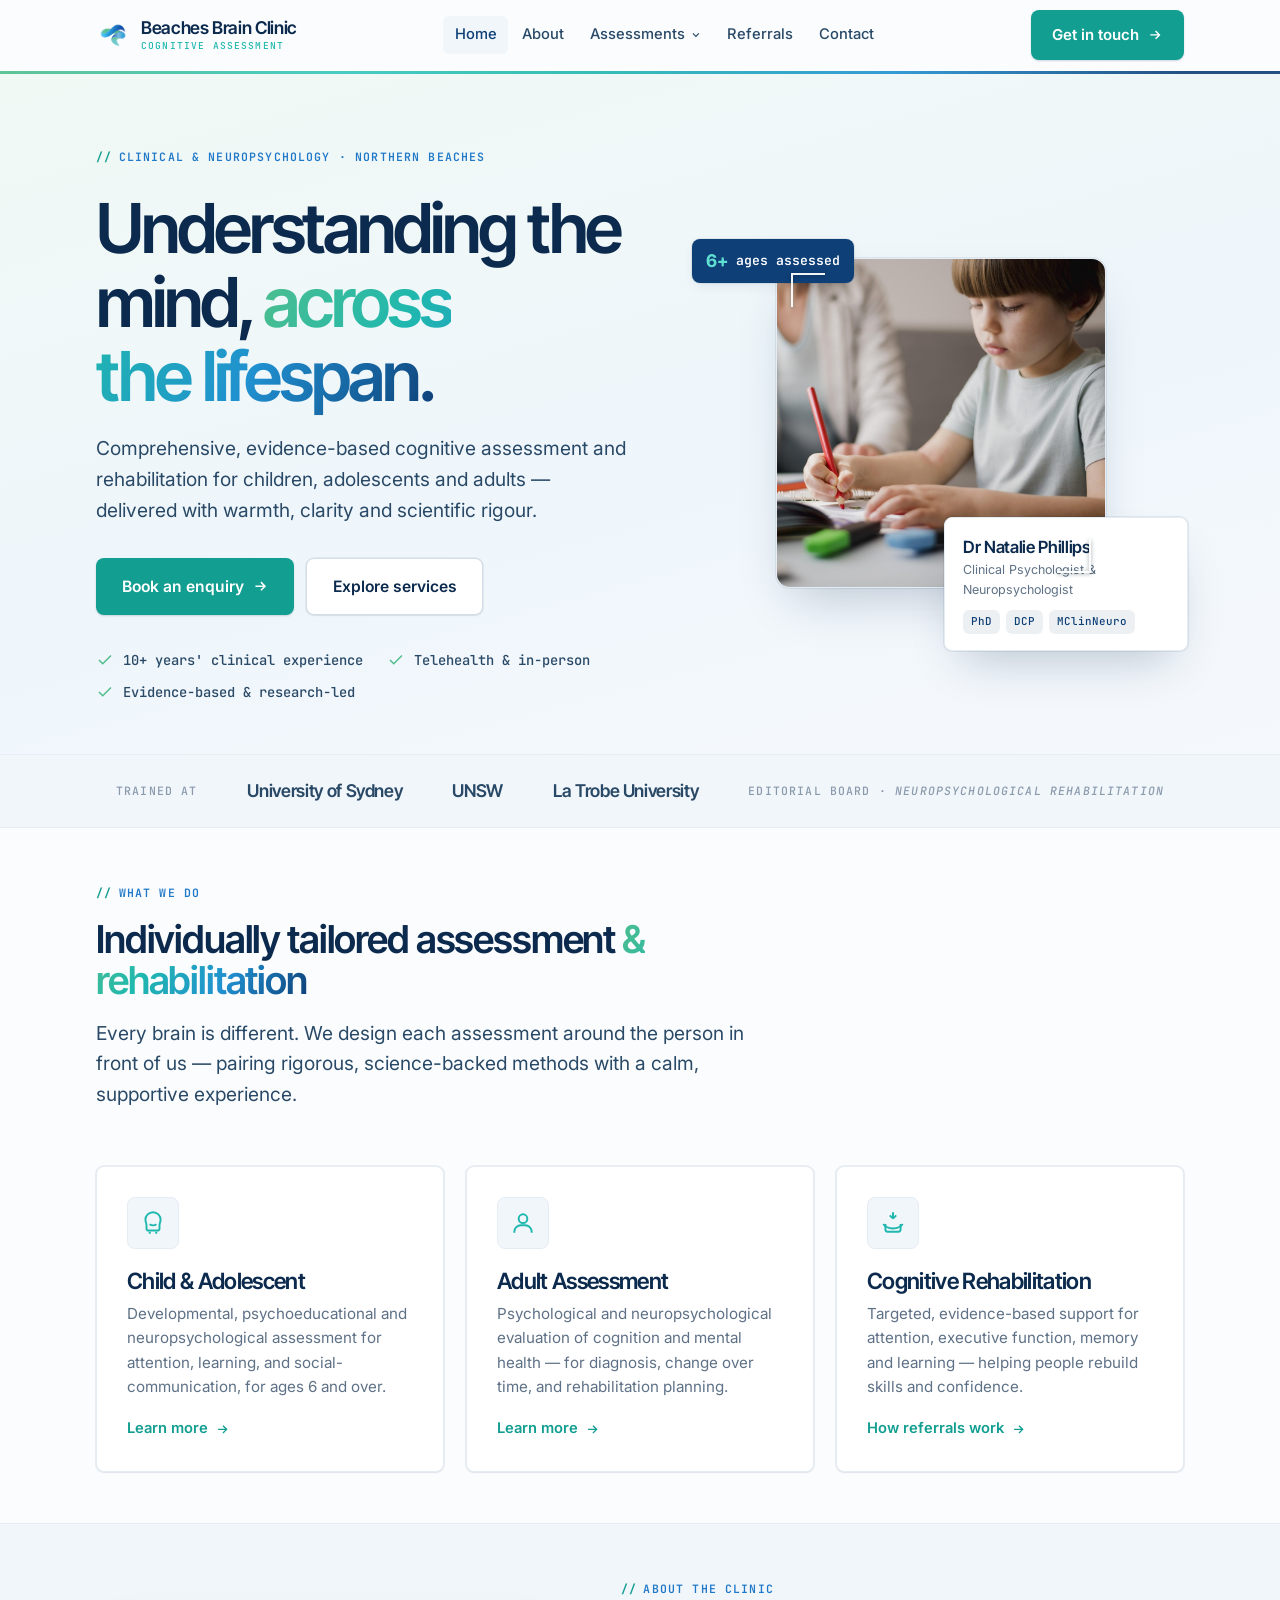
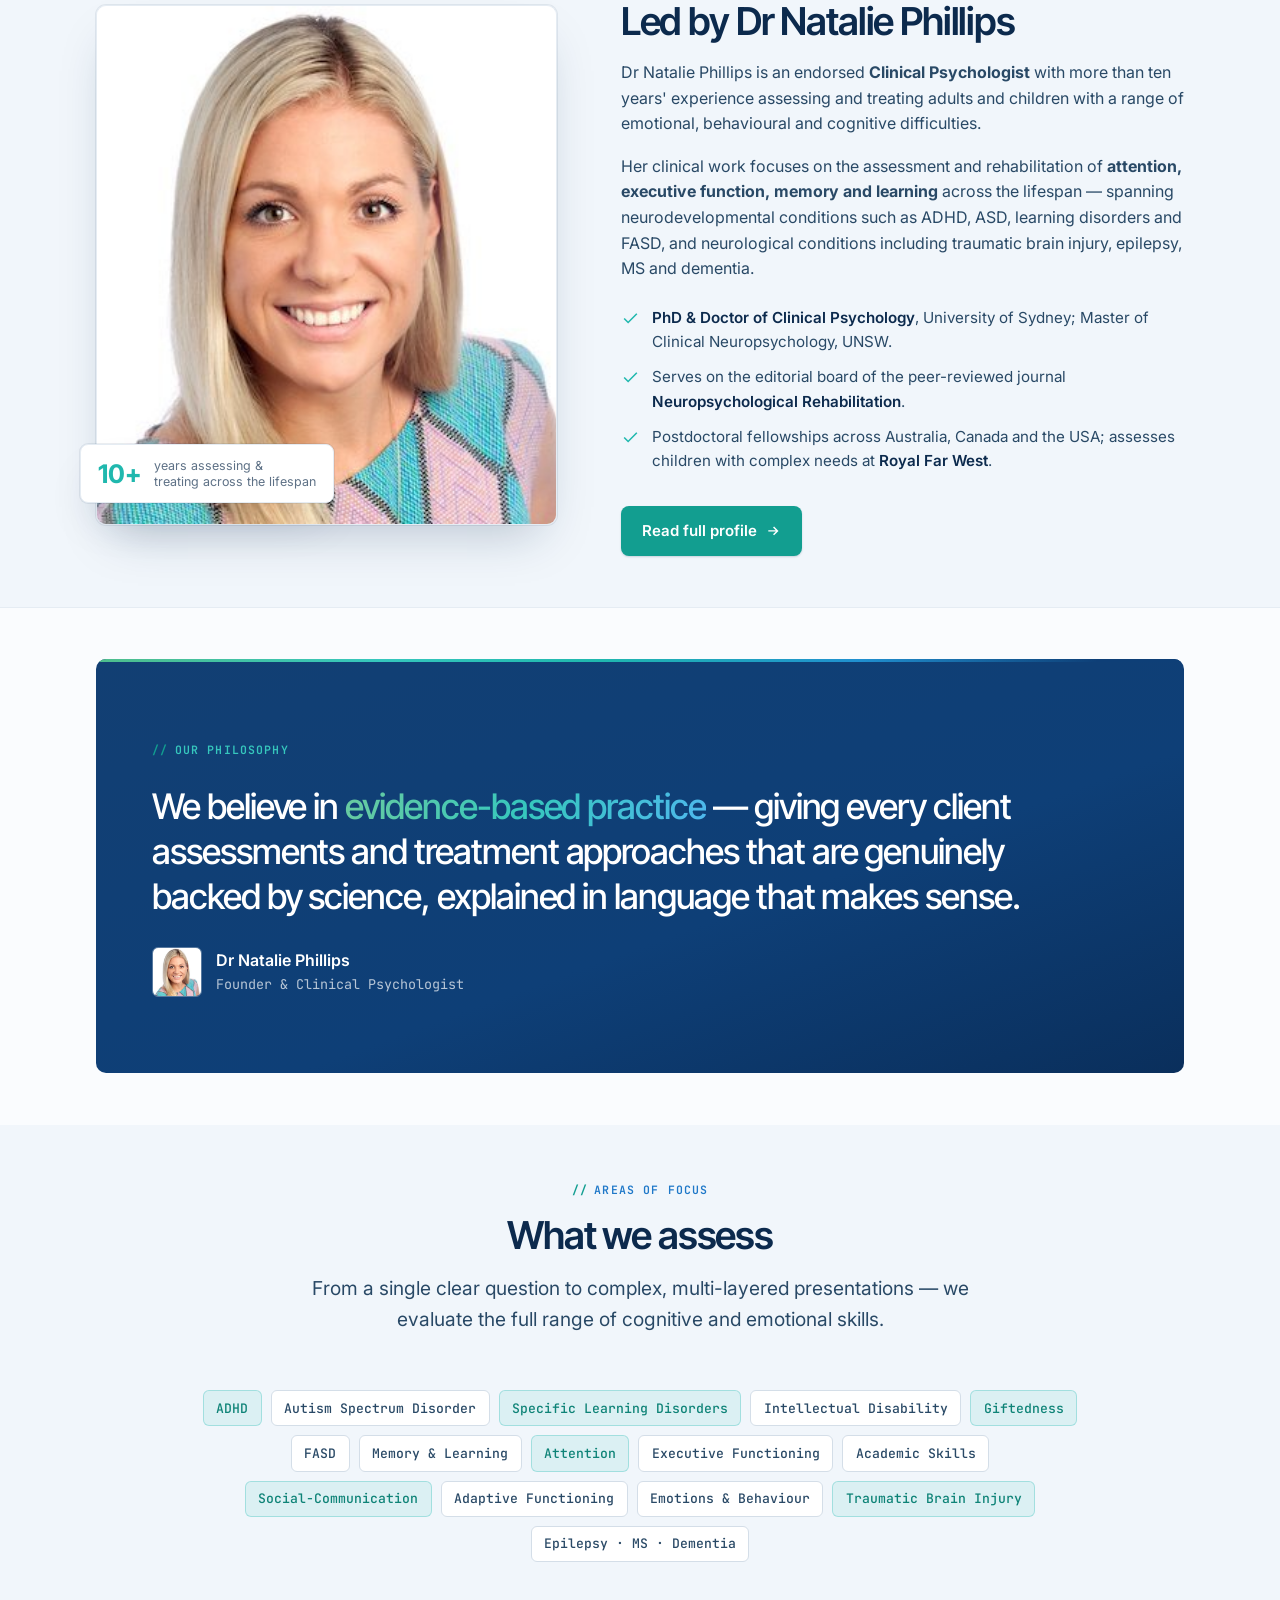
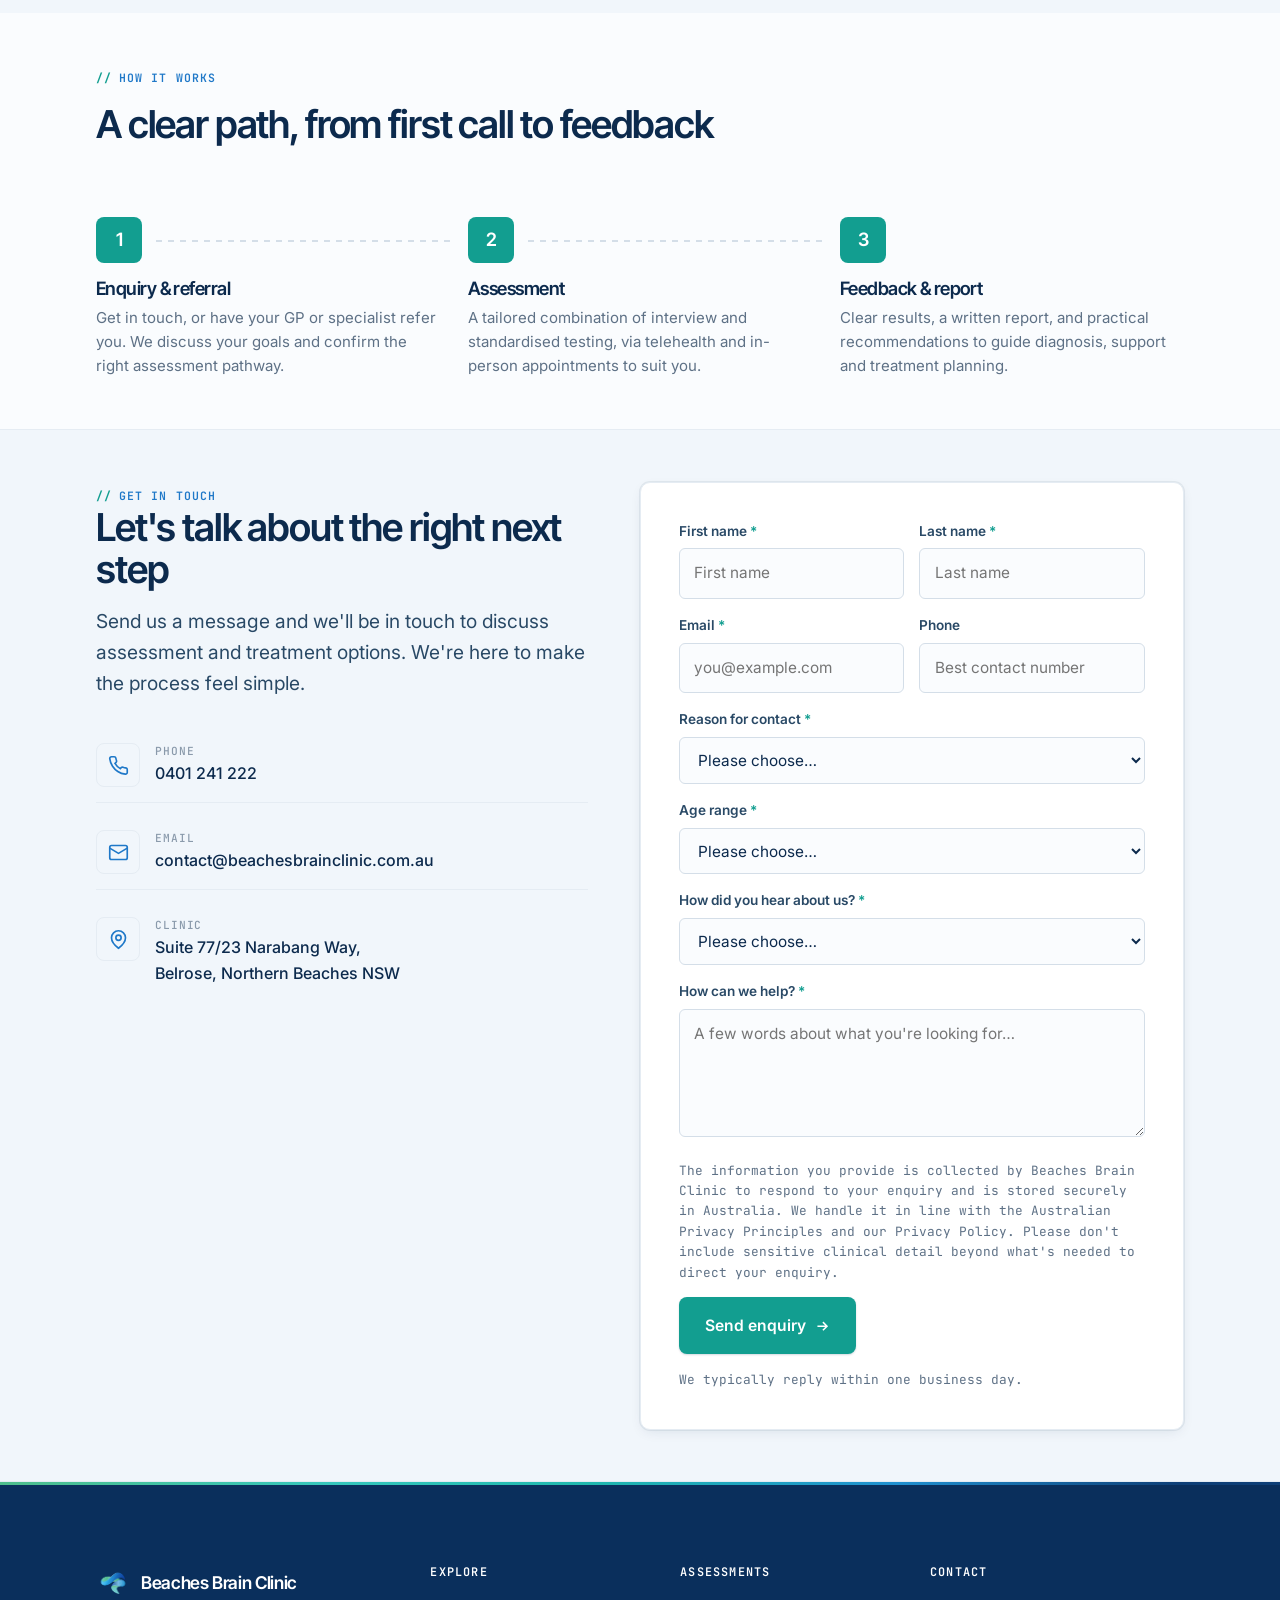
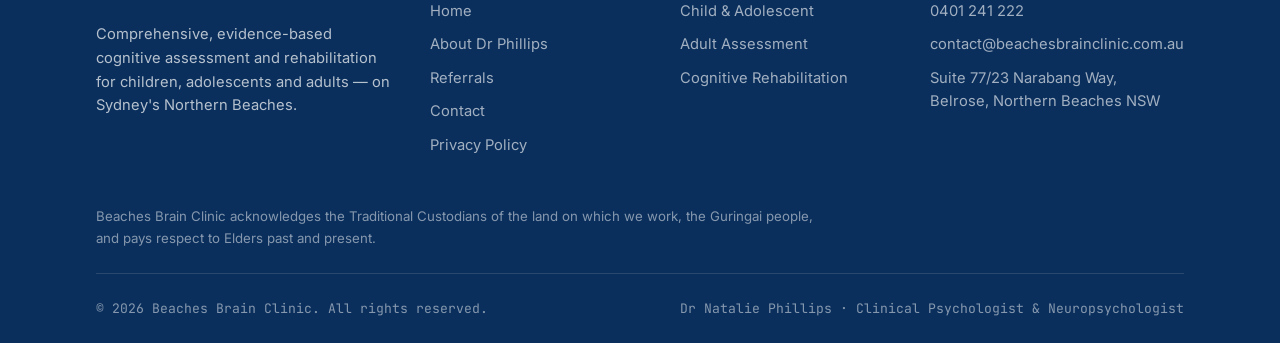
==== index.html @ a78f98e0 "Enable form pre-warm (owner approved after latency/cost review) One no-cors /health ping on first fo" ====
<!DOCTYPE html>
<html lang="en-AU">
<head>
  <meta charset="UTF-8" />
  <meta name="viewport" content="width=device-width, initial-scale=1.0" />
  <title>Beaches Brain Clinic | Cognitive Assessment &amp; Rehabilitation — Northern Beaches</title>
  <meta name="description" content="Evidence-based cognitive assessment and rehabilitation for children, adolescents and adults. Led by Dr Natalie Phillips, Clinical Psychologist & Neuropsychologist, Belrose, Northern Beaches." />
  <meta name="theme-color" content="#0C2A4D" />
  <link rel="canonical" href="https://beachesbrainclinic.com.au/" />

  <!-- Open Graph -->
  <meta property="og:type" content="website" />
  <meta property="og:title" content="Beaches Brain Clinic — Cognitive Assessment & Rehabilitation" />
  <meta property="og:description" content="Evidence-based assessment and rehabilitation for children, adolescents and adults, across the lifespan." />
  <meta property="og:image" content="assets/img/logo.png" />
  <meta property="og:locale" content="en_AU" />

  <!-- Icons -->
  <link rel="icon" href="assets/img/favicon.ico" sizes="any" />
  <link rel="icon" type="image/png" href="assets/img/favicon-32.png" sizes="32x32" />
  <link rel="apple-touch-icon" href="assets/img/apple-touch-icon.png" />

  <!-- Fonts -->
  <link rel="preconnect" href="https://fonts.googleapis.com" />
  <link rel="preconnect" href="https://fonts.gstatic.com" crossorigin />
  <link href="https://fonts.googleapis.com/css2?family=Fraunces:ital,opsz,wght@0,9..144,400;0,9..144,500;0,9..144,600;1,9..144,400;1,9..144,500&family=Inter:wght@400;500;600;700&display=swap" rel="stylesheet" />

  <link rel="stylesheet" href="assets/css/styles.css?v=20260612d" />

  <!-- Structured data -->
  <script type="application/ld+json">
  {
    "@context": "https://schema.org",
    "@type": "MedicalBusiness",
    "name": "Beaches Brain Clinic",
    "description": "Evidence-based cognitive assessment and rehabilitation for children, adolescents and adults.",
    "image": "https://beachesbrainclinic.com.au/assets/img/logo.png",
    "telephone": "+61401241222",
    "email": "contact@beachesbrainclinic.com.au",
    "url": "https://beachesbrainclinic.com.au/",
    "address": {
      "@type": "PostalAddress",
      "streetAddress": "Suite 77/23 Narabang Way",
      "addressLocality": "Belrose",
      "addressRegion": "NSW",
      "addressCountry": "AU"
    },
    "areaServed": "Northern Beaches, Sydney",
    "founder": { "@type": "Person", "name": "Dr Natalie Phillips" }
  }
  </script>
</head>
<body>

  <!-- ================= HEADER ================= -->
  <header class="site-header">
    <div class="wrap nav">
      <a class="brand" href="index.html" aria-label="Beaches Brain Clinic — home">
        <img src="assets/img/logo.png" alt="" width="38" height="38" />
        <span class="brand-name">Beaches Brain Clinic<span>Cognitive Assessment</span></span>
      </a>

      <nav class="nav-links" aria-label="Primary">
        <a href="index.html">Home</a>
        <a href="about.html">About</a>
        <div class="has-dropdown">
          <button type="button" aria-haspopup="true">Assessments
            <svg viewBox="0 0 24 24" fill="none" stroke="currentColor" stroke-width="2.4" aria-hidden="true"><path d="m6 9 6 6 6-6"/></svg>
          </button>
          <div class="dropdown" role="menu">
            <a href="child-assessment.html" role="menuitem"><strong>Child &amp; Adolescent</strong><small>Ages 6 and over</small></a>
            <a href="adult-assessment.html" role="menuitem"><strong>Adult Assessment</strong><small>Across the lifespan</small></a>
          </div>
        </div>
        <a href="referrals.html">Referrals</a>
        <a href="index.html#contact">Contact</a>
      </nav>

      <div class="nav-cta">
        <a class="btn btn-primary" href="index.html#contact">
          <span class="btn-text-desktop">Get in touch</span>
          <svg viewBox="0 0 24 24" fill="none" stroke="currentColor" stroke-width="2.2" aria-hidden="true"><path d="M5 12h14m-6-6 6 6-6 6"/></svg>
        </a>
        <button class="menu-toggle" aria-label="Open menu" aria-expanded="false">
          <svg viewBox="0 0 24 24" fill="none" stroke="currentColor" stroke-width="2.2" aria-hidden="true"><path d="M3 6h18M3 12h18M3 18h18"/></svg>
        </button>
      </div>
    </div>
  </header>

  <!-- ================= MOBILE NAV ================= -->
  <div class="mobile-nav" aria-label="Mobile">
    <div class="mobile-nav-top">
      <a class="brand" href="index.html">
        <img src="assets/img/logo.png" alt="" width="36" height="36" />
        <span class="brand-name">Beaches Brain Clinic</span>
      </a>
      <button class="menu-toggle mobile-nav-close" aria-label="Close menu">
        <svg viewBox="0 0 24 24" fill="none" stroke="currentColor" stroke-width="2.2" aria-hidden="true"><path d="M6 6l12 12M18 6 6 18"/></svg>
      </button>
    </div>
    <a href="index.html">Home</a>
    <a href="about.html">About Dr Phillips</a>
    <a href="child-assessment.html" class="sub">Child &amp; Adolescent Assessment</a>
    <a href="adult-assessment.html" class="sub">Adult Assessment</a>
    <a href="referrals.html">Referrals</a>
    <a href="index.html#contact">Contact</a>
    <a class="btn btn-primary" href="index.html#contact">Get in touch</a>
  </div>

  <main>

    <!-- ================= HERO ================= -->
    <section class="hero">
      <div class="aurora" aria-hidden="true"><span class="a1"></span><span class="a2"></span><span class="a3"></span></div>
      <div class="wrap hero-grid">
        <div class="hero-copy">
          <span class="eyebrow reveal">Clinical &amp; Neuropsychology · Northern Beaches</span>
          <h1 class="h-display reveal" data-d="1">Understanding the mind, <em class="grad-text">across the&nbsp;lifespan.</em></h1>
          <p class="lead reveal" data-d="2">Comprehensive, evidence-based cognitive assessment and rehabilitation for children, adolescents and adults — delivered with warmth, clarity and scientific rigour.</p>
          <div class="hero-actions reveal" data-d="2">
            <a class="btn btn-primary btn-lg" href="index.html#contact">Book an enquiry
              <svg viewBox="0 0 24 24" fill="none" stroke="currentColor" stroke-width="2.2" aria-hidden="true"><path d="M5 12h14m-6-6 6 6-6 6"/></svg>
            </a>
            <a class="btn btn-ghost btn-lg" href="#services">Explore services</a>
          </div>
          <ul class="hero-trust reveal" data-d="3">
            <li><svg viewBox="0 0 24 24" fill="none" stroke="currentColor" stroke-width="2" aria-hidden="true"><path d="M20 6 9 17l-5-5"/></svg> 10+ years' clinical experience</li>
            <li><svg viewBox="0 0 24 24" fill="none" stroke="currentColor" stroke-width="2" aria-hidden="true"><path d="M20 6 9 17l-5-5"/></svg> Telehealth &amp; in-person</li>
            <li><svg viewBox="0 0 24 24" fill="none" stroke="currentColor" stroke-width="2" aria-hidden="true"><path d="M20 6 9 17l-5-5"/></svg> Evidence-based &amp; research-led</li>
          </ul>
        </div>

        <div class="hero-visual reveal" data-d="2">
          <div class="medallion">
            <img src="assets/img/hero-child.jpg" alt="A child completing a cognitive assessment task with the clinician" width="340" height="340" />
          </div>
          <div class="glass-chip"><b>6+</b> ages assessed</div>
          <div class="glass-card">
            <div class="gc-name">Dr Natalie Phillips</div>
            <div class="gc-role">Clinical Psychologist &amp; Neuropsychologist</div>
            <div class="gc-creds"><span>PhD</span><span>DCP</span><span>MClinNeuro</span></div>
          </div>
        </div>
      </div>
    </section>

    <!-- ================= TRUST STRIP ================= -->
    <div class="trust-strip">
      <div class="wrap">
        <span class="tlabel">Trained at</span>
        <span class="titem">University of Sydney</span>
        <span class="titem">UNSW</span>
        <span class="titem">La Trobe University</span>
        <span class="tlabel">Editorial board · <em>Neuropsychological Rehabilitation</em></span>
      </div>
    </div>

    <!-- ================= SERVICES ================= -->
    <section class="section" id="services">
      <div class="wrap">
        <div class="section-head reveal">
          <span class="eyebrow">What we do</span>
          <h2 class="h2">Individually tailored assessment <span class="grad-text">&amp; rehabilitation</span></h2>
          <p class="lead">Every brain is different. We design each assessment around the person in front of us — pairing rigorous, science-backed methods with a calm, supportive experience.</p>
        </div>

        <div class="grid grid-3">
          <a class="card card-link reveal" href="child-assessment.html">
            <div class="card-icon" aria-hidden="true">
              <svg viewBox="0 0 24 24" fill="none" stroke="currentColor" stroke-width="1.8"><path d="M12 2a7 7 0 0 0-7 7c0 2 1 3 1 5v3a2 2 0 0 0 2 2h8a2 2 0 0 0 2-2v-3c0-2 1-3 1-5a7 7 0 0 0-7-7Z"/><path d="M9 22v-2m6 2v-2M9.5 9.5h.01M14.5 9.5h.01M9 13s1 1.2 3 1.2S15 13 15 13"/></svg>
            </div>
            <h3 class="h3">Child &amp; Adolescent</h3>
            <p>Developmental, psychoeducational and neuropsychological assessment for attention, learning, and social-communication, for ages 6 and over.</p>
            <span class="link-arrow">Learn more <svg viewBox="0 0 24 24" fill="none" stroke="currentColor" stroke-width="2.2" aria-hidden="true"><path d="M5 12h14m-6-6 6 6-6 6"/></svg></span>
          </a>

          <a class="card card-link reveal" data-d="1" href="adult-assessment.html">
            <div class="card-icon" aria-hidden="true">
              <svg viewBox="0 0 24 24" fill="none" stroke="currentColor" stroke-width="1.8"><circle cx="12" cy="8" r="4"/><path d="M4 21v-1a6 6 0 0 1 6-6h4a6 6 0 0 1 6 6v1"/></svg>
            </div>
            <h3 class="h3">Adult Assessment</h3>
            <p>Psychological and neuropsychological evaluation of cognition and mental health — for diagnosis, change over time, and rehabilitation planning.</p>
            <span class="link-arrow">Learn more <svg viewBox="0 0 24 24" fill="none" stroke="currentColor" stroke-width="2.2" aria-hidden="true"><path d="M5 12h14m-6-6 6 6-6 6"/></svg></span>
          </a>

          <a class="card card-link reveal" data-d="2" href="referrals.html">
            <div class="card-icon" aria-hidden="true">
              <svg viewBox="0 0 24 24" fill="none" stroke="currentColor" stroke-width="1.8"><path d="M12 2v6m0 0 3-3m-3 3L9 5"/><path d="M3 13c2 3 5 4 9 4s7-1 9-4"/><path d="M5 13v5a2 2 0 0 0 2 2h10a2 2 0 0 0 2-2v-5"/></svg>
            </div>
            <h3 class="h3">Cognitive Rehabilitation</h3>
            <p>Targeted, evidence-based support for attention, executive function, memory and learning — helping people rebuild skills and confidence.</p>
            <span class="link-arrow">How referrals work <svg viewBox="0 0 24 24" fill="none" stroke="currentColor" stroke-width="2.2" aria-hidden="true"><path d="M5 12h14m-6-6 6 6-6 6"/></svg></span>
          </a>
        </div>
      </div>
    </section>

    <!-- ================= ABOUT ================= -->
    <section class="section bg-warm" id="about">
      <div class="wrap about-grid">
        <div class="portrait reveal">
          <img src="assets/img/dr-natalie-phillips.jpg" alt="Dr Natalie Phillips, Clinical Psychologist and Neuropsychologist" width="520" height="520" />
          <div class="p-badge">
            <b>10+</b>
            <span>years assessing &amp;<br/>treating across the lifespan</span>
          </div>
        </div>
        <div class="reveal" data-d="1">
          <span class="eyebrow">About the clinic</span>
          <h2 class="h2">Led by Dr Natalie Phillips</h2>
          <div class="prose" style="margin-top:18px">
            <p>Dr Natalie Phillips is an endorsed <b>Clinical Psychologist</b> with more than ten years' experience assessing and treating adults and children with a range of emotional, behavioural and cognitive difficulties.</p>
            <p>Her clinical work focuses on the assessment and rehabilitation of <b>attention, executive function, memory and learning</b> across the lifespan — spanning neurodevelopmental conditions such as ADHD, ASD, learning disorders and FASD, and neurological conditions including traumatic brain injury, epilepsy, MS and dementia.</p>
          </div>
          <ul class="cred-list">
            <li><svg viewBox="0 0 24 24" fill="none" stroke="currentColor" stroke-width="2" aria-hidden="true"><path d="M20 6 9 17l-5-5"/></svg><span><b>PhD &amp; Doctor of Clinical Psychology</b>, University of Sydney; Master of Clinical Neuropsychology, UNSW.</span></li>
            <li><svg viewBox="0 0 24 24" fill="none" stroke="currentColor" stroke-width="2" aria-hidden="true"><path d="M20 6 9 17l-5-5"/></svg><span>Serves on the editorial board of the peer-reviewed journal <b>Neuropsychological Rehabilitation</b>.</span></li>
            <li><svg viewBox="0 0 24 24" fill="none" stroke="currentColor" stroke-width="2" aria-hidden="true"><path d="M20 6 9 17l-5-5"/></svg><span>Postdoctoral fellowships across Australia, Canada and the USA; assesses children with complex needs at <b>Royal Far West</b>.</span></li>
          </ul>
          <div class="hero-actions">
            <a class="btn btn-primary" href="about.html">Read full profile
              <svg viewBox="0 0 24 24" fill="none" stroke="currentColor" stroke-width="2.2" aria-hidden="true"><path d="M5 12h14m-6-6 6 6-6 6"/></svg>
            </a>
          </div>
        </div>
      </div>
    </section>

    <!-- ================= APPROACH BAND ================= -->
    <section class="section">
      <div class="wrap">
        <div class="band reveal">
          <div class="wrap">
            <span class="eyebrow" style="color:var(--teal-bright)">Our philosophy</span>
            <p class="band-quote" style="margin-top:22px">We believe in <span class="grad-text">evidence-based practice</span> — giving every client assessments and treatment approaches that are genuinely backed by science, explained in language that makes sense.</p>
            <div class="band-meta">
              <img src="assets/img/dr-natalie-phillips.jpg" alt="Dr Natalie Phillips" width="52" height="52" />
              <div>
                <div class="bm-name">Dr Natalie Phillips</div>
                <div class="bm-role">Founder &amp; Clinical Psychologist</div>
              </div>
            </div>
          </div>
        </div>
      </div>
    </section>

    <!-- ================= WHAT WE ASSESS ================= -->
    <section class="section bg-paper-2">
      <div class="wrap">
        <div class="section-head center reveal">
          <span class="eyebrow center">Areas of focus</span>
          <h2 class="h2">What we assess</h2>
          <p class="lead">From a single clear question to complex, multi-layered presentations — we evaluate the full range of cognitive and emotional skills.</p>
        </div>
        <div class="chips reveal" data-d="1" style="justify-content:center;max-width:880px;margin-inline:auto">
          <span class="chip solid">ADHD</span>
          <span class="chip">Autism Spectrum Disorder</span>
          <span class="chip solid">Specific Learning Disorders</span>
          <span class="chip">Intellectual Disability</span>
          <span class="chip solid">Giftedness</span>
          <span class="chip">FASD</span>
          <span class="chip">Memory &amp; Learning</span>
          <span class="chip solid">Attention</span>
          <span class="chip">Executive Functioning</span>
          <span class="chip">Academic Skills</span>
          <span class="chip solid">Social-Communication</span>
          <span class="chip">Adaptive Functioning</span>
          <span class="chip">Emotions &amp; Behaviour</span>
          <span class="chip solid">Traumatic Brain Injury</span>
          <span class="chip">Epilepsy · MS · Dementia</span>
        </div>
      </div>
    </section>

    <!-- ================= PROCESS ================= -->
    <section class="section">
      <div class="wrap">
        <div class="section-head reveal">
          <span class="eyebrow">How it works</span>
          <h2 class="h2">A clear path, from first call to feedback</h2>
        </div>
        <div class="steps">
          <div class="step reveal">
            <div class="step-num">1</div>
            <h3>Enquiry &amp; referral</h3>
            <p>Get in touch, or have your GP or specialist refer you. We discuss your goals and confirm the right assessment pathway.</p>
          </div>
          <div class="step reveal" data-d="1">
            <div class="step-num">2</div>
            <h3>Assessment</h3>
            <p>A tailored combination of interview and standardised testing, via telehealth and in-person appointments to suit you.</p>
          </div>
          <div class="step reveal" data-d="2">
            <div class="step-num">3</div>
            <h3>Feedback &amp; report</h3>
            <p>Clear results, a written report, and practical recommendations to guide diagnosis, support and treatment planning.</p>
          </div>
        </div>
      </div>
    </section>

    <!-- ================= CONTACT ================= -->
    <section class="section bg-warm" id="contact">
      <div class="wrap">
        <div class="contact-grid">
          <div class="reveal">
            <span class="eyebrow">Get in touch</span>
            <h2 class="h2">Let's talk about the right next step</h2>
            <p class="lead" style="margin-top:16px">Send us a message and we'll be in touch to discuss assessment and treatment options. We're here to make the process feel simple.</p>

            <div class="contact-info" style="margin-top:30px">
              <div class="info-row">
                <span class="ir-icon"><svg viewBox="0 0 24 24" fill="none" stroke="currentColor" stroke-width="1.9" aria-hidden="true"><path d="M22 16.9v3a2 2 0 0 1-2.2 2 19.8 19.8 0 0 1-8.6-3.1 19.5 19.5 0 0 1-6-6A19.8 19.8 0 0 1 2 4.2 2 2 0 0 1 4 2h3a2 2 0 0 1 2 1.7c.1.9.4 1.8.7 2.7a2 2 0 0 1-.5 2.1L8 9.6a16 16 0 0 0 6 6l1.1-1.1a2 2 0 0 1 2.1-.5c.9.3 1.8.6 2.7.7A2 2 0 0 1 22 16.9Z"/></svg></span>
                <div><div class="ir-label">Phone</div><a href="tel:+61401241222">0401 241 222</a></div>
              </div>
              <div class="info-row">
                <span class="ir-icon"><svg viewBox="0 0 24 24" fill="none" stroke="currentColor" stroke-width="1.9" aria-hidden="true"><rect x="2" y="4" width="20" height="16" rx="2"/><path d="m2 7 10 6 10-6"/></svg></span>
                <div><div class="ir-label">Email</div><a href="mailto:contact@beachesbrainclinic.com.au">contact@beachesbrainclinic.com.au</a></div>
              </div>
              <div class="info-row">
                <span class="ir-icon"><svg viewBox="0 0 24 24" fill="none" stroke="currentColor" stroke-width="1.9" aria-hidden="true"><path d="M20 10c0 6-8 12-8 12s-8-6-8-12a8 8 0 0 1 16 0Z"/><circle cx="12" cy="10" r="3"/></svg></span>
                <div><div class="ir-label">Clinic</div><p>Suite 77/23 Narabang Way,<br/>Belrose, Northern Beaches NSW</p></div>
              </div>
            </div>
          </div>

          <!-- Contact form — POSTs JSON to the Sydney inquiry handler (see assets/js/main.js) -->
          <form class="form-card inquiry-form reveal" data-d="1" novalidate>
            <div class="field-row">
              <div class="field">
                <label for="first_name">First name <span class="req">*</span></label>
                <input id="first_name" name="first_name" type="text" required autocomplete="given-name" placeholder="First name" />
              </div>
              <div class="field">
                <label for="last_name">Last name <span class="req">*</span></label>
                <input id="last_name" name="last_name" type="text" required autocomplete="family-name" placeholder="Last name" />
              </div>
            </div>
            <div class="field-row">
              <div class="field">
                <label for="email">Email <span class="req">*</span></label>
                <input id="email" name="email" type="email" required autocomplete="email" placeholder="you@example.com" />
              </div>
              <div class="field">
                <label for="phone">Phone</label>
                <input id="phone" name="phone" type="tel" autocomplete="tel" placeholder="Best contact number" />
              </div>
            </div>
            <div class="field">
              <label for="enquiry_type">Reason for contact <span class="req">*</span></label>
              <select id="enquiry_type" name="enquiry_type" required>
                <option value="" disabled selected>Please choose…</option>
                <option value="adhd_assessment">ADHD assessment</option>
                <option value="autism_assessment">Autism assessment</option>
                <option value="iq_learning_assessment">IQ/Learning assessment</option>
                <option value="memory_dementia_assessment">Memory and Dementia assessment</option>
                <option value="concussion_brain_injury_assessment">Concussion/brain injury assessment</option>
                <option value="neuropsychological_assessment">Neuropsychological assessment</option>
                <option value="ndis_capacity_building_assessment">NDIS Capacity building assessment</option>
              </select>
            </div>
            <div class="field">
              <label for="age_range">Age range <span class="req">*</span></label>
              <select id="age_range" name="age_range" required>
                <option value="" disabled selected>Please choose…</option>
                <option value="child_0_12">Child (0–12)</option>
                <option value="adolescent_13_18">Adolescent (13–18)</option>
                <option value="adult_19_plus">Adult (19+)</option>
              </select>
            </div>
            <div class="field">
              <label for="referral_source">How did you hear about us? <span class="req">*</span></label>
              <select id="referral_source" name="referral_source" required>
                <option value="" disabled selected>Please choose…</option>
                <option value="google_search">Google search</option>
                <option value="friend">Friend</option>
                <option value="gp">GP</option>
                <option value="other_health_professional">Other health professional</option>
                <option value="school">School</option>
              </select>
            </div>
            <div class="field">
              <label for="reason">How can we help? <span class="req">*</span></label>
              <textarea id="reason" name="reason" required placeholder="A few words about what you're looking for…"></textarea>
            </div>

            <!-- Honeypot: hidden from people, tempting to bots -->
            <input type="text" name="company" class="hp" tabindex="-1" autocomplete="off" aria-hidden="true" />

            <!-- APP 5 collection notice — placeholder copy, MUST be lawyer-reviewed before launch -->
            <p class="form-note" style="margin-bottom:14px">
              The information you provide is collected by Beaches Brain Clinic to respond to your
              enquiry and is stored securely in Australia. We handle it in line with the Australian
              Privacy Principles and our <a href="privacy.html">Privacy Policy</a>. Please don't
              include sensitive clinical detail beyond what's needed to direct your enquiry.
            </p>

            <div class="form-foot">
              <button type="submit" class="btn btn-primary btn-lg">Send enquiry
                <svg viewBox="0 0 24 24" fill="none" stroke="currentColor" stroke-width="2.2" aria-hidden="true"><path d="M5 12h14m-6-6 6 6-6 6"/></svg>
              </button>
              <span class="form-note">We typically reply within one business day.</span>
            </div>
            <div class="form-status" role="status" aria-live="polite"></div>
          </form>
        </div>
      </div>
    </section>

  </main>

  <!-- ================= FOOTER ================= -->
  <footer class="site-footer">
    <div class="wrap">
      <div class="footer-grid">
        <div class="footer-about">
          <a class="brand" href="index.html">
            <img src="assets/img/logo.png" alt="" width="40" height="40" />
            <span class="brand-name">Beaches Brain Clinic</span>
          </a>
          <p>Comprehensive, evidence-based cognitive assessment and rehabilitation for children, adolescents and adults — on Sydney's Northern Beaches.</p>
        </div>
        <div class="footer-col">
          <h4>Explore</h4>
          <a href="index.html">Home</a>
          <a href="about.html">About Dr Phillips</a>
          <a href="referrals.html">Referrals</a>
          <a href="index.html#contact">Contact</a>
          <a href="privacy.html">Privacy Policy</a>
        </div>
        <div class="footer-col">
          <h4>Assessments</h4>
          <a href="child-assessment.html">Child &amp; Adolescent</a>
          <a href="adult-assessment.html">Adult Assessment</a>
          <a href="index.html#services">Cognitive Rehabilitation</a>
        </div>
        <div class="footer-col">
          <h4>Contact</h4>
          <a href="tel:+61401241222">0401 241 222</a>
          <a href="mailto:contact@beachesbrainclinic.com.au">contact@beachesbrainclinic.com.au</a>
          <p>Suite 77/23 Narabang Way,<br/>Belrose, Northern Beaches NSW</p>
        </div>
      </div>
      <p class="ack">Beaches Brain Clinic acknowledges the Traditional Custodians of the land on which we work, the Guringai people, and pays respect to Elders past and present.</p>
      <div class="footer-bottom">
        <span>© <span class="js-year">2026</span> Beaches Brain Clinic. All rights reserved.</span>
        <span>Dr Natalie Phillips · Clinical Psychologist &amp; Neuropsychologist</span>
      </div>
    </div>
  </footer>

  <script src="assets/js/main.js?v=20260612d"></script>
</body>
</html>
---- assets/css/styles.css ----
/* =========================================================================
   Beaches Brain Clinic — Variant B: "COLUMN"
   Fintech / architectural-blueprint LAYOUT, recoloured to the original BRAND
   palette (green -> teal -> blue -> navy, shared with Variant A "Aurora").
   Keeps Column's identity: Inter Tight + JetBrains Mono, dotted blueprint grid,
   precise 8px geometry, flat solid buttons, mono technical labels.
   ========================================================================= */
@import url('https://fonts.googleapis.com/css2?family=Inter+Tight:wght@400;500;600;700&family=Inter:wght@400;500;600;700&family=JetBrains+Mono:wght@500;600&display=swap');

:root {
  /* Brand palette (shared with Aurora) */
  --green: #4FBE8C;
  --green-soft: #6BCB9F;
  --mint: #9FD9B6;
  --teal: #20B8AE;
  --teal-bright: #36C7BD;
  --sky: #4FB8EE;
  --blue: #2090D0;
  --blue-deep: #1F78C8;
  --navy: #0E3F77;
  --navy-deep: #0A2F5C;

  --ink: #0C2A4D;
  --ink-soft: #294966;
  --muted: #5E7186;
  --muted-light: #8A9AAB;

  /* Column role colours mapped onto the brand palette */
  --plum: #0E3F77;        /* dark brand surface — bands, footer, step 1 */
  --plum-2: #123F73;
  --action: #129E90;      /* primary CTA — deep brand teal (flat) */
  --action-2: #0E8377;
  --cyan: #1F78C8;        /* secondary accent — brand blue */
  --teal-note: #5FE0D2;   /* bright pop on dark surfaces */
  --moss: #4FBE8C;        /* brand green — success / checks */

  --line: #E5ECF3;
  --line-strong: #D4DEE8;
  --paper: #FAFCFE;
  --paper-2: #F1F6FB;
  --paper-warm: #F4F9F6;
  --card: #ffffff;

  --grad-brand: linear-gradient(118deg, var(--green) 0%, var(--teal) 30%, var(--blue) 64%, var(--navy) 100%);
  --grad-soft: linear-gradient(118deg, var(--green-soft), var(--teal-bright) 50%, var(--sky));
  --grad-horizon: linear-gradient(125deg, #4FBE8C, #36C7BD 26%, #20B8AE 46%, #2090D0 70%, #0E3F77 92%);
  --grad-ink: linear-gradient(160deg, #123F73 0%, #0E3F77 60%, #0A2F5C 100%);

  --font-display: "Inter Tight", -apple-system, BlinkMacSystemFont, "Segoe UI", sans-serif;
  --font-sans: "Inter", -apple-system, BlinkMacSystemFont, "Segoe UI", Roboto, Helvetica, Arial, sans-serif;
  --font-mono: "JetBrains Mono", ui-monospace, SFMono-Regular, Menlo, monospace;

  --r-sm: 6px;
  --r-md: 8px;
  --r-lg: 10px;
  --r-xl: 14px;
  --r-pill: 999px;
  --ring: 0 0 0 1px rgba(12,42,77,0.08);
  --shadow-sm: 0 0 0 1px rgba(12,42,77,0.06), 0 1px 2px rgba(12,42,77,0.06);
  --shadow-md: 0 0 0 1px rgba(12,42,77,0.07), 0 4px 14px -4px rgba(12,42,77,0.12);
  --shadow-lg: 0 0 0 1px rgba(12,42,77,0.08), 0 24px 48px -18px rgba(12,42,77,0.26);
  --shadow-glow: 0 28px 70px -26px rgba(32,144,208,0.4);

  --maxw: 1200px;
  --gutter: clamp(20px, 5vw, 56px);
  --section-y: clamp(29px, 4vw, 56px);

  --grid-dot: radial-gradient(rgba(14,63,119,0.10) 1px, transparent 1px);
}

*, *::before, *::after { box-sizing: border-box; }
* { margin: 0; }
html { -webkit-text-size-adjust: 100%; scroll-behavior: smooth; }
@media (prefers-reduced-motion: reduce) { html { scroll-behavior: auto; } }
body {
  font-family: var(--font-sans);
  color: var(--ink);
  background: var(--paper);
  line-height: 1.6;
  font-size: 1rem;
  -webkit-font-smoothing: antialiased;
  text-rendering: optimizeLegibility;
  overflow-x: hidden;
}
img, svg { display: block; max-width: 100%; }
a { color: inherit; text-decoration: none; }
button { font: inherit; cursor: pointer; }
ul { list-style: none; padding: 0; }
::selection { background: rgba(32,184,174,0.22); color: var(--ink); }
:focus-visible { outline: 2px solid var(--action); outline-offset: 3px; border-radius: 3px; }

/* Typography */
h1, h2, h3, h4 { font-family: var(--font-display); font-weight: 600; line-height: 1.08; letter-spacing: -0.03em; color: var(--ink); }
.h-display { font-size: clamp(2.6rem, 6vw, 4.3rem); font-weight: 600; letter-spacing: -0.045em; }
.h1 { font-size: clamp(2rem, 4.4vw, 3.1rem); }
.h2 { font-size: clamp(1.6rem, 3.2vw, 2.4rem); }
.h3 { font-size: clamp(1.18rem, 1.9vw, 1.4rem); font-weight: 600; }

.eyebrow {
  font-family: var(--font-mono); font-weight: 600; font-size: 0.72rem;
  letter-spacing: 0.1em; text-transform: uppercase; color: var(--blue-deep);
  display: inline-flex; align-items: center; gap: 0.55em;
}
.eyebrow::before { content: "//"; color: var(--action); font-weight: 700; }
.eyebrow.center { justify-content: center; }

.lead { font-size: clamp(1.02rem, 1.5vw, 1.2rem); color: var(--ink-soft); line-height: 1.6; }
.muted { color: var(--muted); }
.grad-text { background: var(--grad-brand); -webkit-background-clip: text; background-clip: text; color: transparent; font-style: normal; }
em.grad-text, .grad-text em { font-style: normal; }

/* Layout */
.wrap { width: 100%; max-width: var(--maxw); margin-inline: auto; padding-inline: var(--gutter); }
.section { padding-block: var(--section-y); position: relative; }
.section-head { max-width: 680px; margin-bottom: clamp(32px, 5vw, 56px); }
.section-head.center { margin-inline: auto; text-align: center; }
.section-head .lead { margin-top: 16px; }
.section-head h2 { margin-top: 14px; }
.bg-paper-2 { background: var(--paper-2); }
.bg-warm { background: var(--paper-2); border-block: 1px solid var(--line); }

/* Buttons */
.btn {
  display: inline-flex; align-items: center; justify-content: center; gap: 0.5em;
  font-weight: 600; font-size: 0.94rem; padding: 0.8em 1.35em; border-radius: var(--r-md);
  border: 1px solid transparent; transition: transform 0.2s, box-shadow 0.2s, background 0.2s, color 0.2s, border-color 0.2s; white-space: nowrap;
}
.btn svg { width: 1.05em; height: 1.05em; }
.btn-primary { color: #fff; background: var(--action); box-shadow: 0 1px 2px rgba(12,42,77,0.18); }
.btn-primary:hover { background: var(--action-2); transform: translateY(-1px); box-shadow: 0 8px 18px -6px rgba(18,158,144,0.5); }
.btn-ghost { color: var(--ink); background: #fff; border-color: var(--line-strong); box-shadow: var(--shadow-sm); }
.btn-ghost:hover { border-color: var(--navy); transform: translateY(-1px); }
.btn-light { color: var(--navy); background: #fff; box-shadow: var(--shadow-sm); }
.btn-light:hover { transform: translateY(-1px); box-shadow: var(--shadow-md); }
.btn-outline-light { color: #fff; border-color: rgba(255,255,255,0.45); background: rgba(255,255,255,0.06); }
.btn-outline-light:hover { background: rgba(255,255,255,0.14); transform: translateY(-1px); }
.btn-lg { padding: 0.95em 1.6em; font-size: 0.98rem; }
.link-arrow { display: inline-flex; align-items: center; gap: 0.45em; font-weight: 600; font-size: 0.92rem; color: var(--action); transition: gap 0.2s, color 0.2s; }
.link-arrow svg { width: 1em; height: 1em; transition: transform 0.2s; }
.link-arrow:hover { color: var(--action-2); }
.link-arrow:hover svg { transform: translateX(4px); }

/* Header */
.site-header { position: sticky; top: 0; z-index: 100; transition: background 0.3s, box-shadow 0.3s, border-color 0.3s; border-bottom: 1px solid transparent; }
.site-header.scrolled { background: rgba(255,255,255,0.9); backdrop-filter: saturate(150%) blur(12px); -webkit-backdrop-filter: saturate(150%) blur(12px); border-bottom-color: var(--line); }
.nav { display: flex; align-items: center; justify-content: space-between; gap: 24px; height: 70px; }
.brand { display: inline-flex; align-items: center; gap: 11px; font-weight: 700; }
.brand img { width: 34px; height: 34px; }
.brand .brand-name { font-family: var(--font-display); font-weight: 600; font-size: 1.1rem; color: var(--ink); line-height: 1.05; letter-spacing: -0.02em; }
.brand .brand-name span { display: block; font-family: var(--font-mono); font-size: 0.6rem; font-weight: 500; letter-spacing: 0.12em; text-transform: uppercase; color: var(--teal); margin-top: 3px; }
.nav-links { display: flex; align-items: center; gap: 2px; }
.nav-links a { font-size: 0.92rem; font-weight: 500; color: var(--ink-soft); padding: 0.5em 0.8em; border-radius: var(--r-sm); transition: color 0.2s, background 0.2s; }
.nav-links a:hover, .nav-links a.active { color: var(--navy); background: var(--paper-2); }
.nav-cta { display: flex; align-items: center; gap: 10px; }
.has-dropdown { position: relative; }
.has-dropdown > button { display: inline-flex; align-items: center; gap: 0.35em; font-size: 0.92rem; font-weight: 500; color: var(--ink-soft); background: none; border: none; padding: 0.5em 0.8em; border-radius: var(--r-sm); transition: color 0.2s, background 0.2s; }
.has-dropdown > button svg { width: 0.8em; height: 0.8em; transition: transform 0.2s; }
.has-dropdown:hover > button { color: var(--navy); background: var(--paper-2); }
.has-dropdown:hover > button svg { transform: rotate(180deg); }
.dropdown { position: absolute; top: calc(100% + 8px); left: 50%; transform: translateX(-50%) translateY(8px); background: #fff; border: 1px solid var(--line); border-radius: var(--r-md); box-shadow: var(--shadow-lg); padding: 6px; min-width: 230px; opacity: 0; visibility: hidden; transition: opacity 0.2s, transform 0.2s; }
.dropdown::before { content: ""; position: absolute; left: 0; right: 0; top: -14px; height: 14px; }
.has-dropdown:hover .dropdown, .has-dropdown:focus-within .dropdown { opacity: 1; visibility: visible; transform: translateX(-50%) translateY(0); }
.dropdown a { display: block; padding: 0.65em 0.8em; border-radius: var(--r-sm); font-size: 0.9rem; color: var(--ink-soft); }
.dropdown a strong { display: block; color: var(--ink); font-weight: 600; }
.dropdown a small { color: var(--muted); font-size: 0.78rem; font-family: var(--font-mono); }
.dropdown a:hover { background: var(--paper-2); }
.menu-toggle { display: none; background: #fff; border: 1px solid var(--line-strong); border-radius: var(--r-sm); width: 42px; height: 42px; align-items: center; justify-content: center; color: var(--ink); }
.menu-toggle svg { width: 22px; height: 22px; }

/* Mobile nav (only ever visible at the mobile breakpoint) */
.mobile-nav { position: fixed; inset: 0; z-index: 200; background: linear-gradient(170deg, #f6faf8 0%, #fff 38%); transform: translateX(100%); transition: transform 0.34s cubic-bezier(.2,.8,.2,1); display: flex; flex-direction: column; padding: 16px var(--gutter) 32px; overflow-y: auto; }
.mobile-nav.open { transform: translateX(0); }
.mobile-nav-top { display: flex; align-items: center; justify-content: space-between; height: 54px; margin-bottom: 10px; order: -1; }
.mobile-nav::before { content: "// MENU"; font-family: var(--font-mono); font-weight: 600; font-size: 0.68rem; letter-spacing: 0.14em; color: var(--teal); margin: 18px 0 6px; }
/* Direct children only — the brand link in the top row must NOT pick these up. */
.mobile-nav > a { display: flex; align-items: center; justify-content: space-between; font-family: var(--font-display); font-size: 1.32rem; font-weight: 600; padding: 0.62em 2px; border-bottom: 1px solid var(--line); color: var(--ink); letter-spacing: -0.02em; transition: color 0.2s, padding-left 0.2s; }
.mobile-nav > a::after { content: "→"; font-family: var(--font-mono); font-size: 0.85em; color: var(--line-strong); transition: color 0.2s, transform 0.2s; }
.mobile-nav > a:active { color: var(--action); }
.mobile-nav > a:active::after { color: var(--action); transform: translateX(3px); }
.mobile-nav > a.sub { font-family: var(--font-sans); font-size: 0.98rem; font-weight: 500; padding-left: 16px; color: var(--ink-soft); }
.mobile-nav > a.sub::after { content: "→"; font-size: 0.8em; }
.mobile-nav > a.btn { margin-top: 28px; border-bottom: none; justify-content: center; gap: 0.5em; font-family: var(--font-sans); font-size: 1rem; font-weight: 600; color: #fff; padding: 1em 1.6em; }
.mobile-nav > a.btn::after { display: none; }

/* Hero — blueprint */
.hero { position: relative; padding-top: clamp(36px, 6vw, 72px); padding-bottom: var(--section-y); overflow: hidden; background: linear-gradient(165deg, #f1f9f5 0%, #eef6fb 50%, #f5f8fc 100%); }
.hero::after { content: ""; position: absolute; left: 0; right: 0; top: 0; height: 3px; background: var(--grad-horizon); opacity: 0.9; }
.aurora { position: absolute; inset: 0; z-index: -1; pointer-events: none; overflow: hidden; }
.aurora span { position: absolute; border-radius: 50%; filter: blur(90px); opacity: 0.18; }
.aurora .a1 { width: 40vw; height: 40vw; left: -8vw; top: -6vw; background: radial-gradient(circle, var(--teal), transparent 65%); }
.aurora .a2 { width: 42vw; height: 42vw; right: -10vw; top: -4vw; background: radial-gradient(circle, var(--blue), transparent 62%); }
.aurora .a3 { display: none; }
.hero-grid { display: grid; grid-template-columns: 1.05fr 0.95fr; gap: clamp(30px, 5vw, 64px); align-items: center; }
.hero-copy { max-width: 620px; }
.hero h1 { margin: 22px 0 0; }
.hero .lead { margin-top: 20px; max-width: 540px; }
.hero-actions { display: flex; flex-wrap: wrap; gap: 12px; margin-top: 32px; }
.hero-trust { display: flex; flex-wrap: wrap; gap: 10px 24px; margin-top: 34px; }
.hero-trust li { display: flex; align-items: center; gap: 9px; font-size: 0.86rem; font-weight: 500; color: var(--ink-soft); font-family: var(--font-mono); }
.hero-trust svg { width: 18px; height: 18px; color: var(--moss); flex: none; }

.hero-visual { position: relative; display: flex; justify-content: center; align-items: center; min-height: 400px; }
.medallion { position: relative; width: clamp(240px, 30vw, 330px); aspect-ratio: 1; border-radius: var(--r-xl); background: #fff; overflow: hidden; display: grid; place-items: center; box-shadow: var(--shadow-lg); border: 1px solid var(--line); animation: floaty 7s ease-in-out infinite; }
.medallion::before { content: ""; position: absolute; left: 14px; top: 14px; width: 34px; height: 34px; border-left: 2px solid rgba(255,255,255,0.95); border-top: 2px solid rgba(255,255,255,0.95); z-index: 1; filter: drop-shadow(0 1px 2px rgba(2,24,33,0.45)); }
.medallion::after { content: ""; position: absolute; right: 14px; bottom: 14px; width: 34px; height: 34px; border-right: 2px solid rgba(255,255,255,0.95); border-bottom: 2px solid rgba(255,255,255,0.95); z-index: 1; filter: drop-shadow(0 1px 2px rgba(2,24,33,0.45)); }
.medallion img { width: 100%; height: 100%; object-fit: cover; }
@keyframes floaty { 0%,100%{transform:translateY(0)} 50%{transform:translateY(-10px)} }
.glass-card { position: absolute; bottom: -28px; right: -4px; background: #fff; border: 1px solid var(--line); border-radius: var(--r-md); padding: 16px 18px; box-shadow: var(--shadow-lg); max-width: 244px; animation: floaty 7s ease-in-out infinite 0.6s; }
.glass-card .gc-name { font-family: var(--font-display); font-weight: 600; font-size: 1.05rem; color: var(--ink); letter-spacing: -0.02em; }
.glass-card .gc-role { font-size: 0.78rem; color: var(--muted); margin-bottom: 10px; }
.glass-card .gc-creds { display: flex; flex-wrap: wrap; gap: 6px; }
.glass-card .gc-creds span { font-family: var(--font-mono); font-size: 0.68rem; font-weight: 500; color: var(--navy); background: rgba(12,42,77,0.07); padding: 3px 8px; border-radius: var(--r-sm); }
.glass-chip { position: absolute; top: 16px; left: -6px; background: var(--navy); color: #fff; border-radius: var(--r-md); padding: 8px 14px; box-shadow: var(--shadow-md); display: flex; align-items: center; gap: 8px; font-weight: 600; font-size: 0.82rem; font-family: var(--font-mono); animation: floaty 6.5s ease-in-out infinite 0.3s; }
.glass-chip b { font-family: var(--font-display); font-size: 1.1rem; color: var(--teal-note); }

/* Trust strip */
.trust-strip { border-block: 1px solid var(--line); background: var(--paper-2); }
.trust-strip .wrap { display: flex; flex-wrap: wrap; align-items: center; justify-content: center; gap: 12px clamp(20px, 5vw, 50px); padding-block: 22px; }
.trust-strip .tlabel { font-family: var(--font-mono); font-size: 0.72rem; font-weight: 500; letter-spacing: 0.1em; text-transform: uppercase; color: var(--muted-light); }
.trust-strip .titem { font-family: var(--font-display); font-weight: 600; font-size: clamp(0.95rem, 1.4vw, 1.1rem); color: var(--ink-soft); letter-spacing: -0.02em; }

/* Cards */
.grid { display: grid; gap: clamp(16px, 2.2vw, 22px); }
.grid-3 { grid-template-columns: repeat(3, 1fr); }
.grid-2 { grid-template-columns: repeat(2, 1fr); }
.card { background: var(--card); border: 1px solid var(--line); border-radius: var(--r-md); padding: clamp(22px, 2.8vw, 30px); box-shadow: var(--shadow-sm); transition: transform 0.25s, box-shadow 0.25s, border-color 0.25s; position: relative; overflow: hidden; }
.card::before { content: ""; position: absolute; left: 0; top: 0; height: 3px; width: 100%; background: var(--grad-horizon); opacity: 0; transition: opacity 0.25s; }
.card-link:hover { transform: translateY(-4px); box-shadow: var(--shadow-md); border-color: var(--line-strong); }
.card-link:hover::before { opacity: 1; }
.card-icon { width: 52px; height: 52px; border-radius: var(--r-md); display: grid; place-items: center; background: var(--paper-2); border: 1px solid var(--line); color: var(--teal); margin-bottom: 20px; }
.card-icon svg { width: 26px; height: 26px; }
.card h3 { margin-bottom: 9px; }
.card p { color: var(--muted); font-size: 0.95rem; }
.card .link-arrow { margin-top: 18px; }
.card-num { position: absolute; top: 20px; right: 24px; font-family: var(--font-mono); font-size: 1.4rem; font-weight: 600; color: var(--line-strong); line-height: 1; }

/* About */
.about-grid { display: grid; grid-template-columns: 0.9fr 1.1fr; gap: clamp(32px, 5vw, 68px); align-items: center; }
.portrait { position: relative; }
.portrait img { width: 100%; border-radius: var(--r-lg); box-shadow: var(--shadow-lg); aspect-ratio: 1; object-fit: cover; object-position: top; border: 1px solid var(--line); }
.portrait::after { content: ""; position: absolute; inset: -16px -16px auto auto; width: 110px; height: 110px; border-right: 2px solid var(--teal); border-top: 2px solid var(--teal); border-radius: 0 var(--r-lg) 0 0; z-index: -1; }
.portrait .p-badge { position: absolute; left: -16px; bottom: 22px; background: #fff; border: 1px solid var(--line); border-radius: var(--r-md); padding: 13px 17px; box-shadow: var(--shadow-lg); display: flex; align-items: center; gap: 12px; }
.portrait .p-badge b { font-family: var(--font-display); font-size: 1.6rem; color: var(--teal); line-height: 1; }
.portrait .p-badge span { font-size: 0.78rem; color: var(--muted); line-height: 1.25; }
.cred-list { display: grid; gap: 11px; margin-top: 24px; }
.cred-list li { display: flex; gap: 12px; align-items: flex-start; font-size: 0.95rem; color: var(--ink-soft); }
.cred-list svg { width: 19px; height: 19px; color: var(--teal); flex: none; margin-top: 3px; }
.cred-list b { color: var(--ink); font-weight: 600; }

/* Band */
.band { position: relative; overflow: hidden; background: var(--grad-ink); color: #fff; border-radius: var(--r-lg); }
.band .wrap { padding-block: clamp(46px, 6vw, 78px); position: relative; z-index: 1; }
.band::before { content: ""; position: absolute; inset: 0; background: var(--grid-dot); background-size: 22px 22px; opacity: 0.4; }
.band::after { content: ""; position: absolute; left: 0; top: 0; height: 3px; width: 100%; background: var(--grad-horizon); }
.band h2, .band .h-display { color: #fff; }
.band-quote { font-family: var(--font-display); font-weight: 500; font-size: clamp(1.45rem, 2.9vw, 2.2rem); line-height: 1.28; max-width: 880px; letter-spacing: -0.03em; }
.band-quote .grad-text { background: var(--grad-soft); -webkit-background-clip: text; background-clip: text; color: transparent; }
.band-meta { display: flex; align-items: center; gap: 14px; margin-top: 28px; }
.band-meta img { width: 50px; height: 50px; border-radius: var(--r-sm); object-fit: cover; object-position: top; border: 1px solid rgba(255,255,255,0.3); }
.band-meta .bm-name { font-weight: 600; }
.band-meta .bm-role { font-size: 0.84rem; color: rgba(255,255,255,0.7); font-family: var(--font-mono); }

/* Chips */
.chips { display: flex; flex-wrap: wrap; gap: 9px; }
.chip { font-family: var(--font-mono); font-size: 0.82rem; font-weight: 500; color: var(--ink-soft); background: #fff; border: 1px solid var(--line-strong); padding: 0.5em 0.95em; border-radius: var(--r-sm); transition: transform 0.2s, border-color 0.2s, color 0.2s; }
.chip:hover { transform: translateY(-2px); border-color: var(--teal); color: var(--navy); }
.chip.solid { background: rgba(32,184,174,0.1); border-color: rgba(32,184,174,0.3); color: var(--action-2); }

/* Steps */
.steps { display: grid; grid-template-columns: repeat(3, 1fr); gap: clamp(16px, 2.4vw, 28px); }
.step { position: relative; padding-top: 16px; }
.step .step-num { width: 46px; height: 46px; border-radius: var(--r-md); display: grid; place-items: center; font-family: var(--font-display); font-size: 1.15rem; font-weight: 600; color: #fff; background: var(--action); margin-bottom: 16px; }
.step h3 { font-size: 1.15rem; margin-bottom: 7px; }
.step p { color: var(--muted); font-size: 0.94rem; }
.step:not(:last-child)::after { content: ""; position: absolute; top: 39px; left: 60px; right: -14px; height: 2px; background: repeating-linear-gradient(90deg, var(--line-strong) 0 6px, transparent 6px 12px); }

/* Feature list */
.feature-list { display: grid; gap: 16px; }
.feature-list li { display: flex; gap: 15px; align-items: flex-start; }
.feature-list .fl-icon { width: 42px; height: 42px; border-radius: var(--r-md); flex: none; display: grid; place-items: center; background: var(--paper-2); border: 1px solid var(--line); color: var(--teal); }
.feature-list .fl-icon svg { width: 21px; height: 21px; }
.feature-list h4 { font-size: 1.05rem; font-family: var(--font-display); font-weight: 600; margin-bottom: 3px; }
.feature-list p { color: var(--muted); font-size: 0.93rem; }

/* Contact / form */
.contact-grid { display: grid; grid-template-columns: 0.95fr 1.05fr; gap: clamp(28px, 4vw, 52px); align-items: start; }
.contact-info { display: grid; gap: 12px; align-content: start; }
.info-row { display: flex; gap: 15px; align-items: flex-start; padding: 15px 0; border-bottom: 1px solid var(--line); }
.info-row:last-child { border-bottom: none; }
.info-row .ir-icon { width: 44px; height: 44px; border-radius: var(--r-md); flex: none; display: grid; place-items: center; background: var(--paper-2); border: 1px solid var(--line); color: var(--blue-deep); }
.info-row .ir-icon svg { width: 21px; height: 21px; }
.info-row .ir-label { font-family: var(--font-mono); font-size: 0.7rem; font-weight: 500; letter-spacing: 0.08em; text-transform: uppercase; color: var(--muted-light); }
.info-row a, .info-row p { font-size: 1rem; font-weight: 500; color: var(--ink); }
.info-row a:hover { color: var(--action); }
.form-card { background: var(--card); border: 1px solid var(--line); border-radius: var(--r-lg); padding: clamp(24px, 3.2vw, 38px); box-shadow: var(--shadow-md); }
.field { margin-bottom: 16px; }
.field label { display: block; font-size: 0.85rem; font-weight: 600; color: var(--ink-soft); margin-bottom: 6px; }
.field .req { color: var(--action); }
.field input, .field select, .field textarea { width: 100%; font: inherit; font-size: 0.96rem; color: var(--ink); background: var(--paper); border: 1px solid var(--line-strong); border-radius: var(--r-sm); padding: 0.78em 0.95em; transition: border-color 0.2s, box-shadow 0.2s; }
.field textarea { min-height: 128px; resize: vertical; }
.field input:focus, .field select:focus, .field textarea:focus { outline: none; border-color: var(--action); box-shadow: 0 0 0 3px rgba(18,158,144,0.14); }
.field-row { display: grid; grid-template-columns: 1fr 1fr; gap: 15px; }
.form-foot { display: flex; align-items: center; gap: 16px; flex-wrap: wrap; margin-top: 6px; }
.form-note { font-size: 0.8rem; color: var(--muted); font-family: var(--font-mono); }
.hp { position: absolute; left: -9999px; opacity: 0; height: 0; width: 0; }
.form-status { margin-top: 16px; padding: 13px 16px; border-radius: var(--r-sm); font-size: 0.92rem; font-weight: 500; display: none; }
.form-status.ok { display: block; background: rgba(79,190,140,0.14); color: #1f7a4d; border: 1px solid rgba(79,190,140,0.4); }
.form-status.err { display: block; background: rgba(214,69,69,0.1); color: #b23a3a; border: 1px solid rgba(214,69,69,0.35); }

/* CTA band */
.cta-band { text-align: center; }
.cta-band .inner { background: var(--grad-ink); border-radius: var(--r-lg); padding: clamp(42px, 6vw, 74px) var(--gutter); position: relative; overflow: hidden; }
.cta-band .inner::before { content: ""; position: absolute; inset: 0; background: var(--grid-dot); background-size: 22px 22px; opacity: 0.4; }
.cta-band .inner::after { content: ""; position: absolute; left: 0; top: 0; height: 3px; width: 100%; background: var(--grad-horizon); }
.cta-band h2, .cta-band p { position: relative; color: #fff; }
.cta-band p { color: rgba(255,255,255,0.8); max-width: 560px; margin: 14px auto 0; }
.cta-band .hero-actions { position: relative; justify-content: center; }

/* Footer */
.site-footer { background: var(--navy-deep); color: rgba(255,255,255,0.7); padding-top: clamp(54px, 7vw, 84px); position: relative; }
.site-footer::before { content: ""; position: absolute; left: 0; top: 0; height: 3px; width: 100%; background: var(--grad-horizon); }
.footer-grid { display: grid; grid-template-columns: 1.4fr 1fr 1fr 1.1fr; gap: 38px; padding-bottom: 44px; }
.site-footer .brand .brand-name { color: #fff; }
.footer-about { max-width: 300px; }
.footer-about p { margin-top: 16px; font-size: 0.92rem; line-height: 1.6; }
.footer-col h4 { color: #fff; font-family: var(--font-mono); font-size: 0.74rem; font-weight: 600; letter-spacing: 0.1em; text-transform: uppercase; margin-bottom: 16px; }
.footer-col a, .footer-col p { display: block; color: rgba(255,255,255,0.62); font-size: 0.92rem; padding: 5px 0; transition: color 0.2s; }
.footer-col a:hover { color: var(--teal-bright); }
.footer-bottom { border-top: 1px solid rgba(255,255,255,0.12); padding-block: 24px; display: flex; flex-wrap: wrap; justify-content: space-between; gap: 12px; font-size: 0.82rem; color: rgba(255,255,255,0.5); font-family: var(--font-mono); }
.footer-bottom a:hover { color: var(--teal-bright); }
.ack { font-size: 0.83rem; color: rgba(255,255,255,0.5); max-width: 720px; padding-bottom: 24px; line-height: 1.6; }

/* Page hero (sub) */
.page-hero { position: relative; padding-top: clamp(44px, 5vw, 76px); padding-bottom: clamp(38px, 5vw, 56px); overflow: hidden; background: linear-gradient(165deg, #f1f9f5 0%, #eef6fb 50%, #f5f8fc 100%); }
.page-hero::after { content: ""; position: absolute; left: 0; right: 0; top: 0; height: 3px; background: var(--grad-horizon); }
.page-hero .wrap { position: relative; z-index: 1; }
.breadcrumb { display: flex; gap: 8px; align-items: center; font-size: 0.82rem; color: var(--muted); margin-bottom: 20px; font-family: var(--font-mono); }
.breadcrumb a:hover { color: var(--action); }
.breadcrumb svg { width: 13px; height: 13px; opacity: 0.6; }
.page-hero h1 { max-width: 760px; }
.page-hero .lead { max-width: 640px; margin-top: 18px; }
.page-hero-media { margin-top: clamp(32px, 5vw, 50px); border-radius: var(--r-lg); overflow: hidden; box-shadow: var(--shadow-lg); aspect-ratio: 16/7; border: 1px solid var(--line); }
.page-hero-media img { width: 100%; height: 100%; object-fit: cover; object-position: 50% 55%; }

/* Reveal */
.reveal { opacity: 0; transform: translateY(22px); transition: opacity 0.6s cubic-bezier(.2,.8,.2,1), transform 0.6s cubic-bezier(.2,.8,.2,1); }
.reveal.in { opacity: 1; transform: none; }
.reveal[data-d="1"] { transition-delay: 0.07s; }
.reveal[data-d="2"] { transition-delay: 0.14s; }
.reveal[data-d="3"] { transition-delay: 0.21s; }
@media (prefers-reduced-motion: reduce) { .reveal { opacity: 1; transform: none; transition: none; } .aurora span, .medallion, .glass-card, .glass-chip { animation: none !important; } }

/* Helpers */
.prose p { margin-bottom: 1.05em; color: var(--ink-soft); }
.prose p:last-child { margin-bottom: 0; }
.stack-sm > * + * { margin-top: 10px; }
.split-list { columns: 2; column-gap: 40px; }
.split-list li { break-inside: avoid; display: flex; gap: 10px; align-items: flex-start; margin-bottom: 11px; color: var(--ink-soft); font-size: 0.95rem; }
.split-list svg { width: 18px; height: 18px; color: var(--teal); flex: none; margin-top: 3px; }
.divider { height: 1px; background: var(--line); border: none; }

/* Responsive */
@media (max-width: 980px) {
  .nav-links, .has-dropdown { display: none; }
  .menu-toggle { display: inline-flex; }
  /* Keep the CTA readable on mobile: show the label, drop the arrow icon. */
  .nav-cta .btn-primary svg { display: none; }
  .nav-cta .btn-primary { padding: 0.72em 1.1em; font-size: 0.88rem; }
  .hero-grid { grid-template-columns: 1fr; }
  /* Hero photo sits BELOW the heading + blurb on mobile, scaled down + centred. */
  .hero-visual { order: 2; min-height: 0; margin-top: 30px; }
  .medallion { width: min(72vw, 300px); animation: none; }
  .glass-card { animation: none; bottom: -20px; }
  .about-grid { grid-template-columns: 1fr; }
  .portrait { max-width: 420px; }
  .contact-grid { grid-template-columns: 1fr; }
  .footer-grid { grid-template-columns: 1fr 1fr; gap: 30px; }
}
@media (max-width: 720px) {
  /* Restore the pre-compaction vertical rhythm on phones only (desktop keeps
     the tightened clamp(29px, 4vw, 56px)). */
  :root { --section-y: clamp(52px, 13vw, 64px); }
  .grid-3, .grid-2 { grid-template-columns: 1fr; }
  .steps { grid-template-columns: 1fr; gap: 20px; }
  .step:not(:last-child)::after { display: none; }
  .field-row { grid-template-columns: 1fr; }
  .split-list { columns: 1; }
  .footer-grid { grid-template-columns: 1fr; }
  .glass-card { right: 0; max-width: 210px; }
}
@media (max-width: 460px) {
  .glass-card, .glass-chip { display: none; }
  .hero-visual { margin-bottom: 0; }
  .brand .brand-name span { display: none; }
  /* Fit brand + CTA + hamburger on one line on small phones. */
  .nav { gap: 10px; }
  .brand { gap: 8px; }
  .brand img { width: 30px; height: 30px; }
  .brand .brand-name { font-size: 0.95rem; white-space: nowrap; }
  .nav-cta { gap: 8px; }
  .nav-cta .btn-primary { padding: 0.62em 0.85em; font-size: 0.82rem; }
  .menu-toggle { width: 40px; height: 40px; }
}
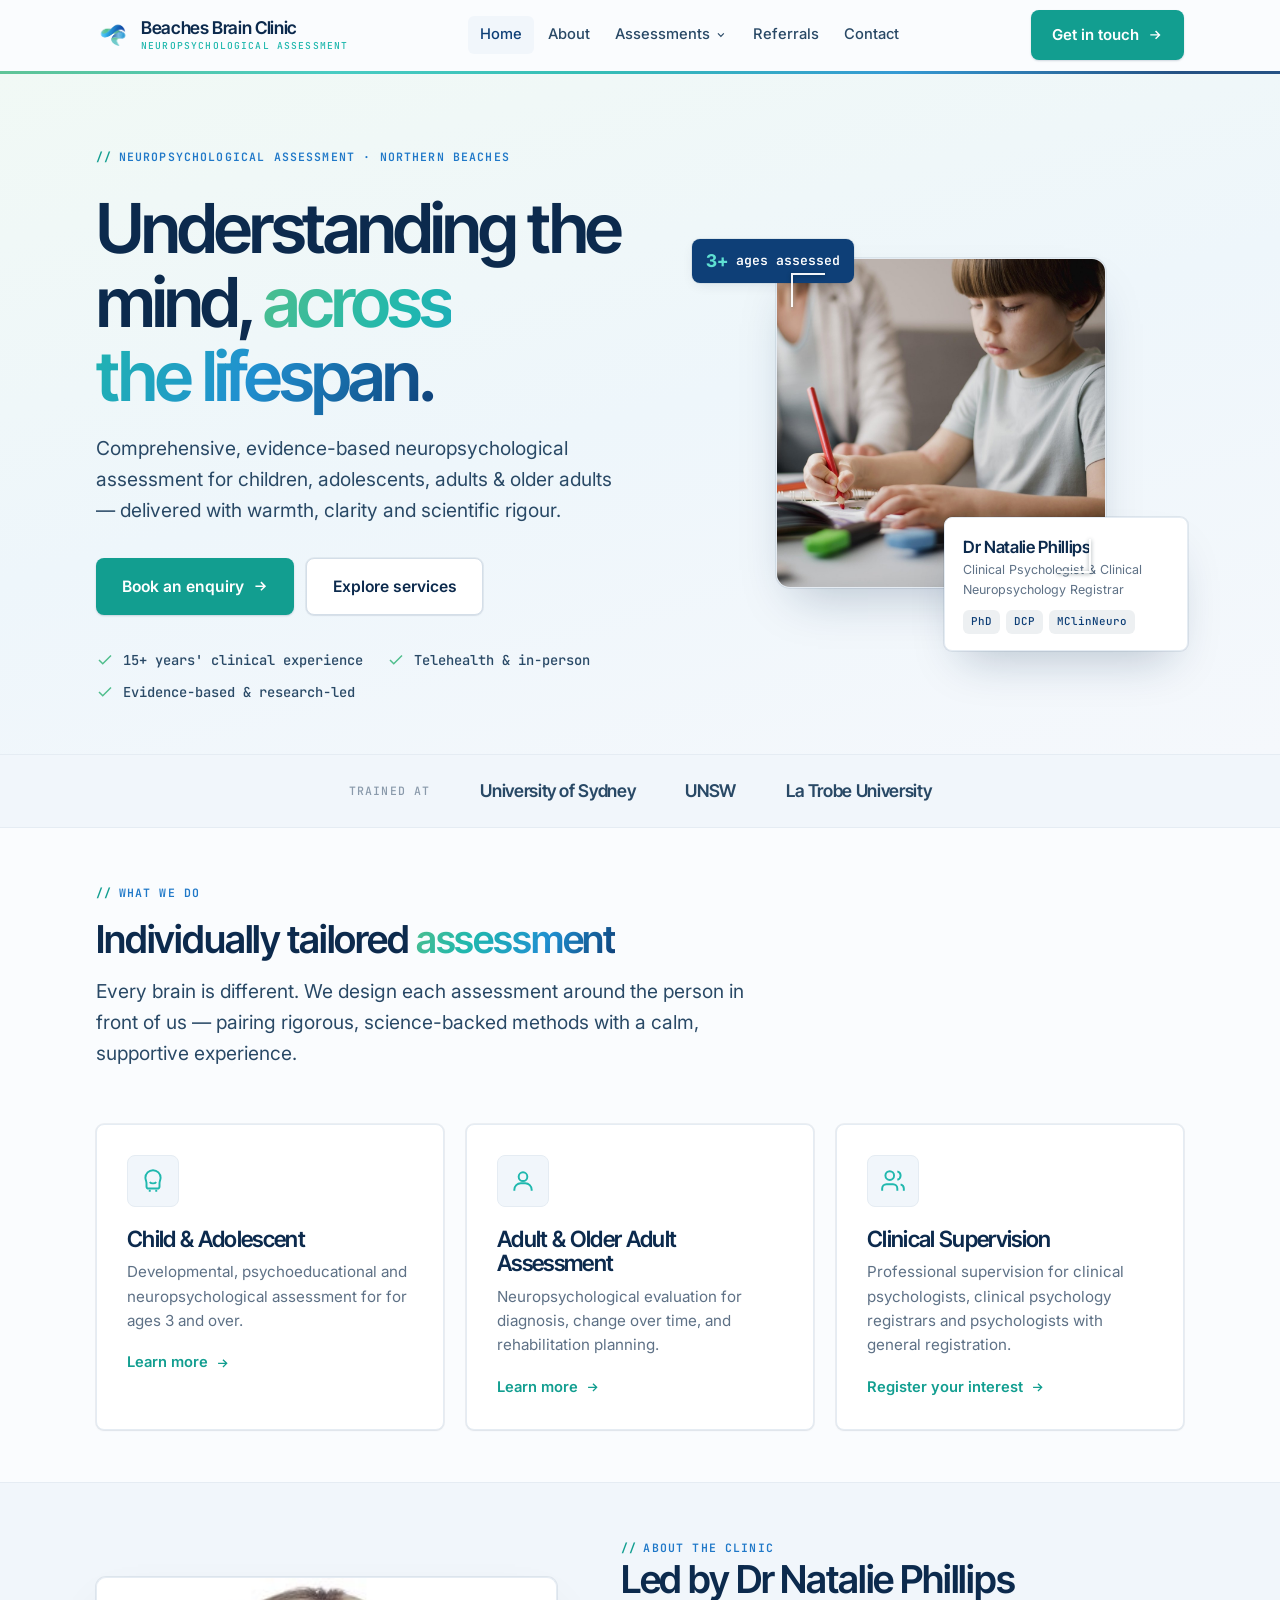
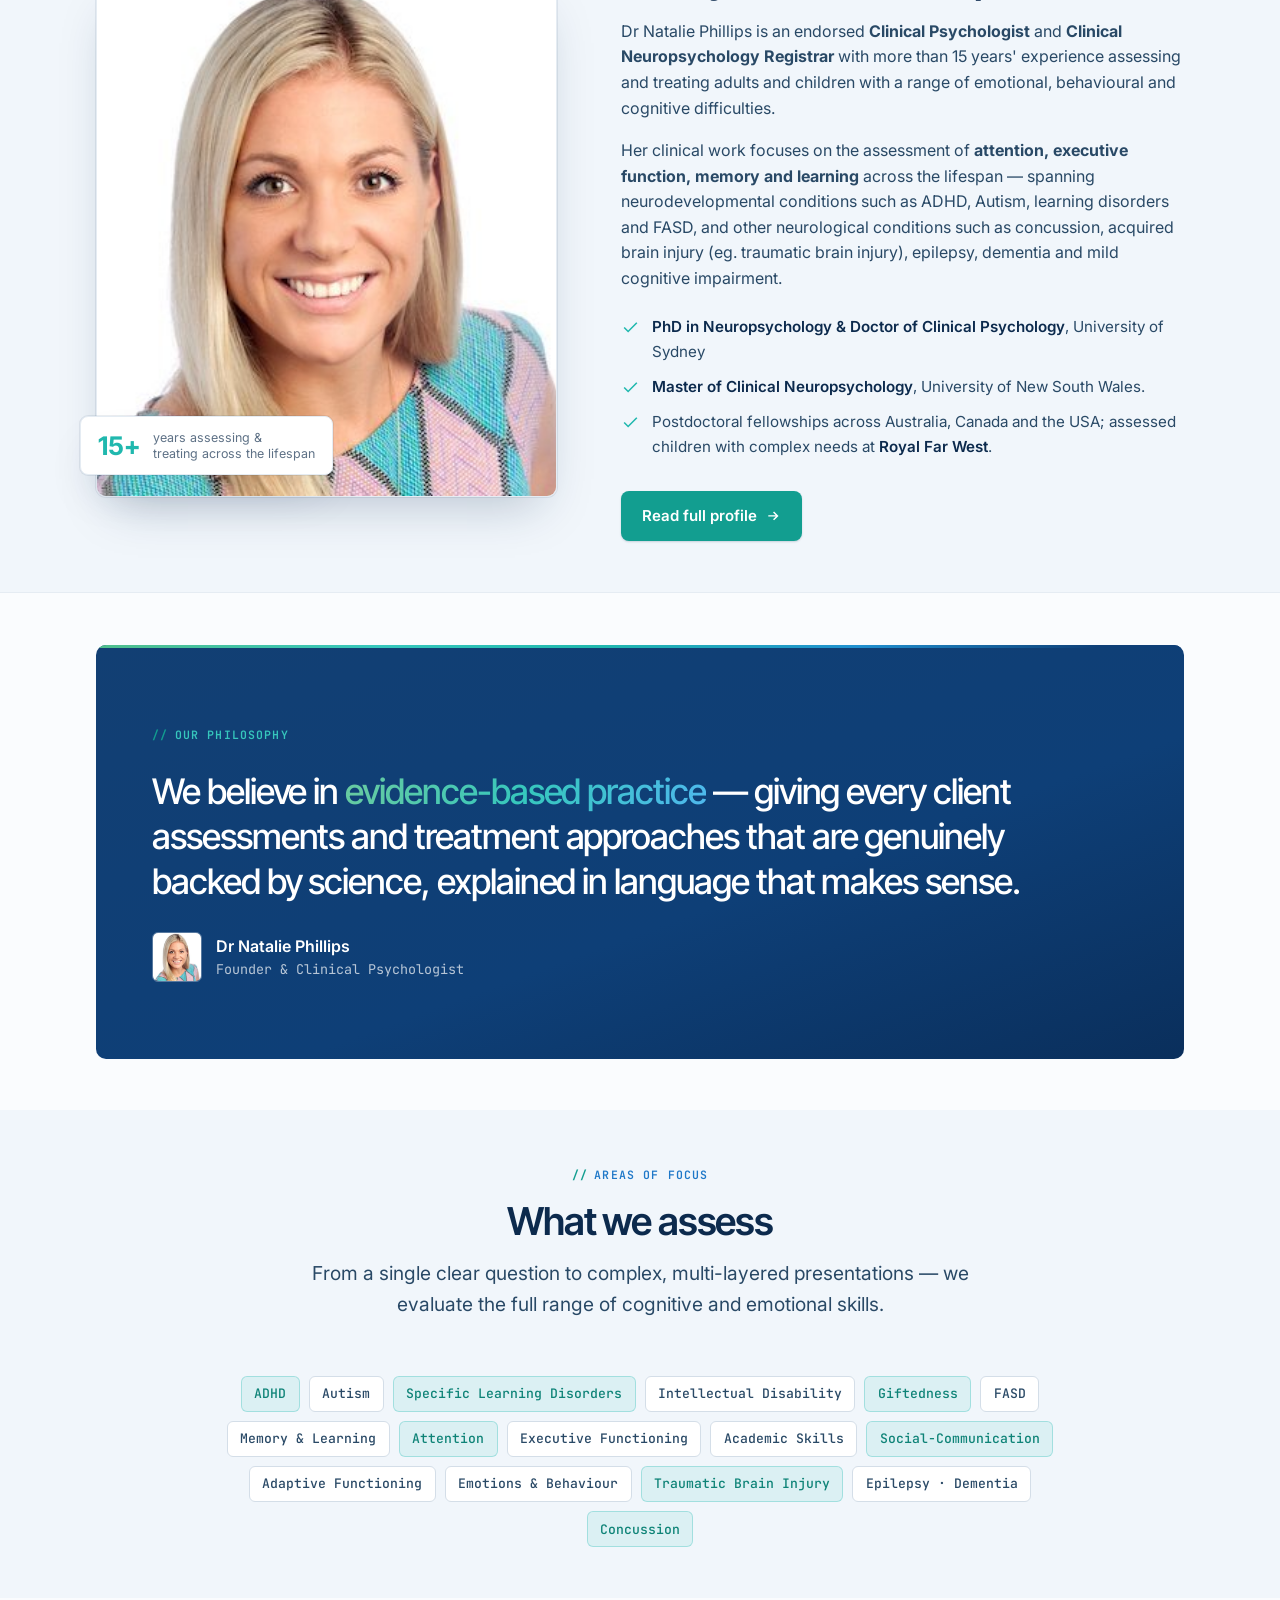
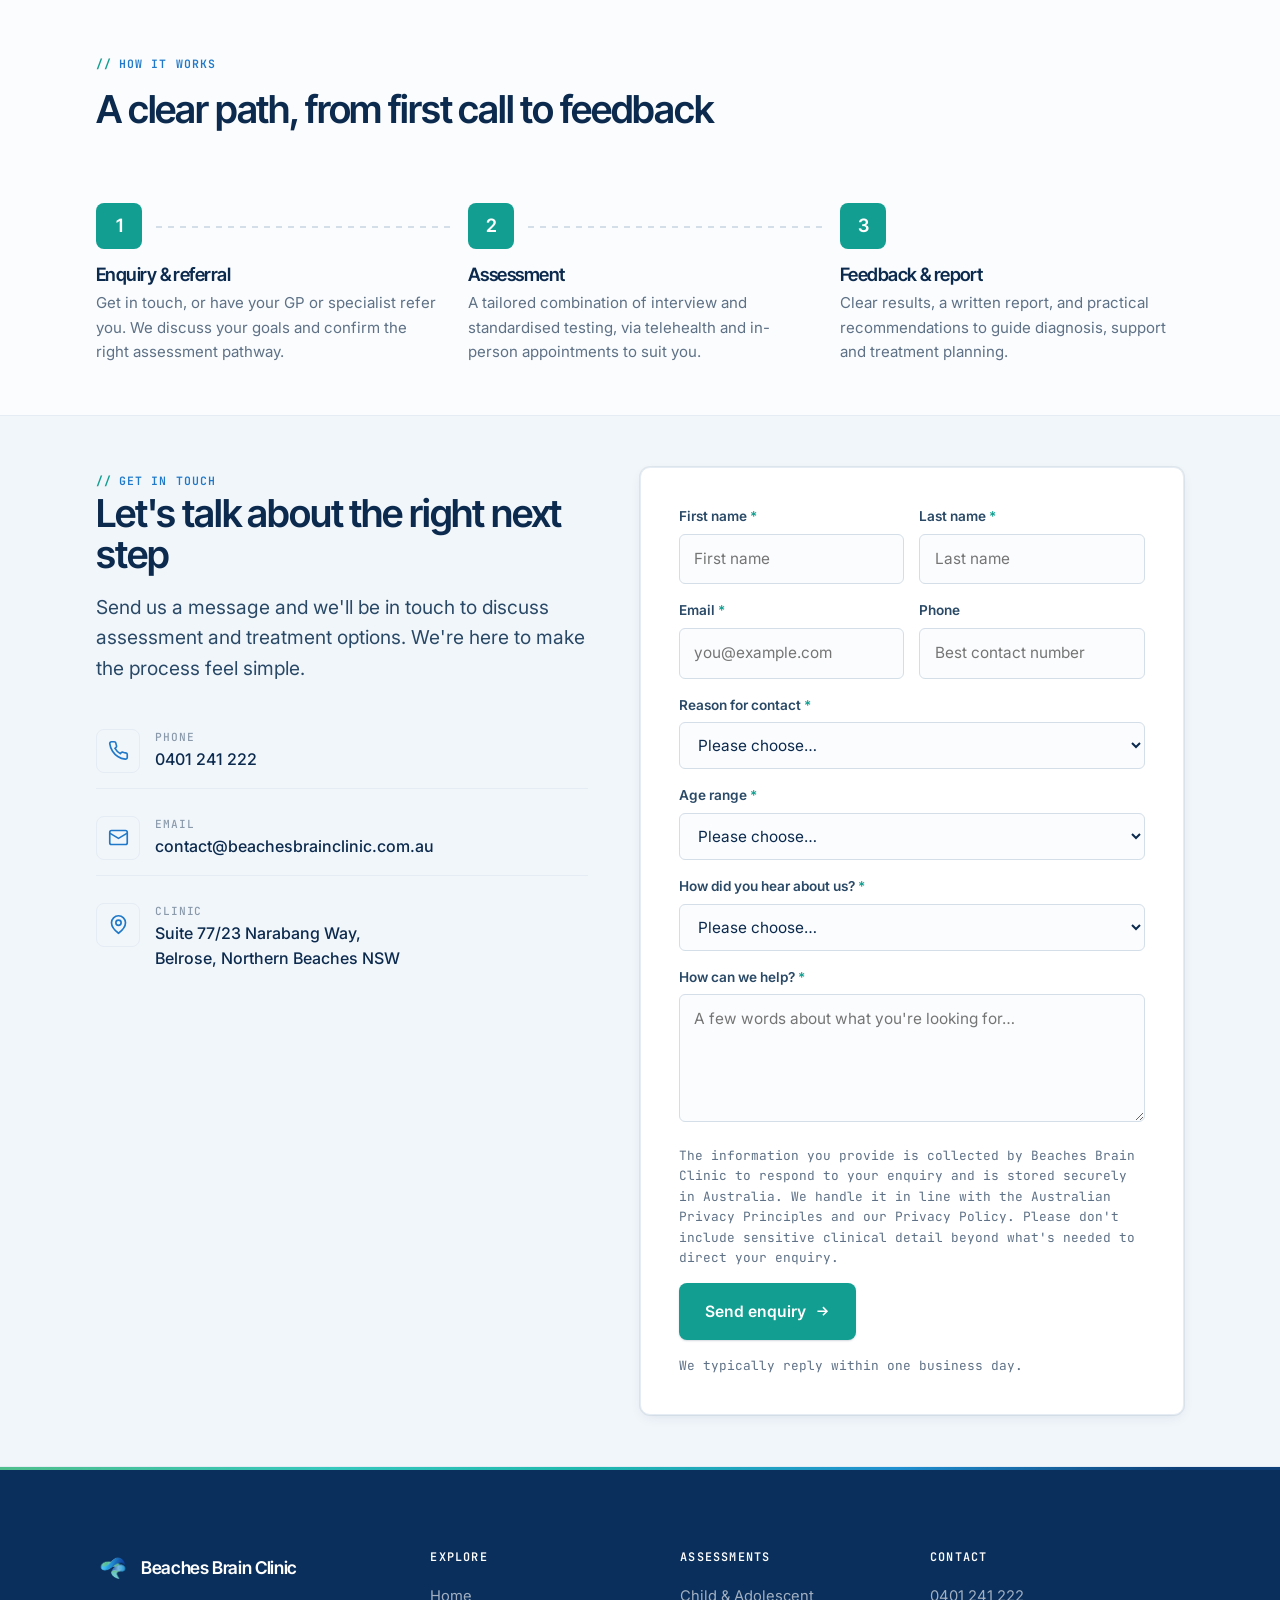
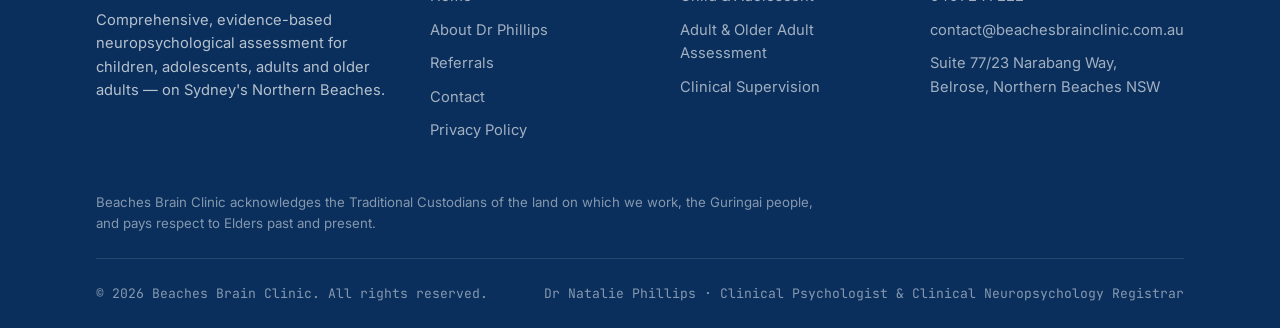
==== commit 6a1132b1: "Homepage: apply Natalie's review + add Clinical Supervision service Reflects the annotated copy revi" ====
--- a/index.html
+++ b/index.html
@@ -1,17 +1,20 @@
 <!DOCTYPE html>
 <html lang="en-AU">
+
 <head>
   <meta charset="UTF-8" />
   <meta name="viewport" content="width=device-width, initial-scale=1.0" />
-  <title>Beaches Brain Clinic | Cognitive Assessment &amp; Rehabilitation — Northern Beaches</title>
-  <meta name="description" content="Evidence-based cognitive assessment and rehabilitation for children, adolescents and adults. Led by Dr Natalie Phillips, Clinical Psychologist & Neuropsychologist, Belrose, Northern Beaches." />
+  <title>Beaches Brain Clinic | Neuropsychological Assessment — Northern Beaches</title>
+  <meta name="description"
+    content="Evidence-based neuropsychological assessment for children, adolescents, adults and older adults. Led by Dr Natalie Phillips, Clinical Psychologist & Clinical Neuropsychology Registrar, Belrose, Northern Beaches." />
   <meta name="theme-color" content="#0C2A4D" />
   <link rel="canonical" href="https://beachesbrainclinic.com.au/" />
 
   <!-- Open Graph -->
   <meta property="og:type" content="website" />
-  <meta property="og:title" content="Beaches Brain Clinic — Cognitive Assessment & Rehabilitation" />
-  <meta property="og:description" content="Evidence-based assessment and rehabilitation for children, adolescents and adults, across the lifespan." />
+  <meta property="og:title" content="Beaches Brain Clinic — Neuropsychological Assessment" />
+  <meta property="og:description"
+    content="Evidence-based neuropsychological assessment for children, adolescents and adults, across the lifespan." />
   <meta property="og:image" content="assets/img/logo.png" />
   <meta property="og:locale" content="en_AU" />
 
@@ -23,7 +26,9 @@
   <!-- Fonts -->
   <link rel="preconnect" href="https://fonts.googleapis.com" />
   <link rel="preconnect" href="https://fonts.gstatic.com" crossorigin />
-  <link href="https://fonts.googleapis.com/css2?family=Fraunces:ital,opsz,wght@0,9..144,400;0,9..144,500;0,9..144,600;1,9..144,400;1,9..144,500&family=Inter:wght@400;500;600;700&display=swap" rel="stylesheet" />
+  <link
+    href="https://fonts.googleapis.com/css2?family=Fraunces:ital,opsz,wght@0,9..144,400;0,9..144,500;0,9..144,600;1,9..144,400;1,9..144,500&family=Inter:wght@400;500;600;700&display=swap"
+    rel="stylesheet" />
 
   <link rel="stylesheet" href="assets/css/styles.css?v=20260612d" />
 
@@ -33,7 +38,7 @@
     "@context": "https://schema.org",
     "@type": "MedicalBusiness",
     "name": "Beaches Brain Clinic",
-    "description": "Evidence-based cognitive assessment and rehabilitation for children, adolescents and adults.",
+    "description": "Evidence-based neuropsychological assessment for children, adolescents and adults.",
     "image": "https://beachesbrainclinic.com.au/assets/img/logo.png",
     "telephone": "+61401241222",
     "email": "contact@beachesbrainclinic.com.au",
@@ -50,6 +55,7 @@
   }
   </script>
 </head>
+
 <body>
 
   <!-- ================= HEADER ================= -->
@@ -57,7 +63,7 @@
     <div class="wrap nav">
       <a class="brand" href="index.html" aria-label="Beaches Brain Clinic — home">
         <img src="assets/img/logo.png" alt="" width="38" height="38" />
-        <span class="brand-name">Beaches Brain Clinic<span>Cognitive Assessment</span></span>
+        <span class="brand-name">Beaches Brain Clinic<span>Neuropsychological Assessment</span></span>
       </a>
 
       <nav class="nav-links" aria-label="Primary">
@@ -65,11 +71,15 @@
         <a href="about.html">About</a>
         <div class="has-dropdown">
           <button type="button" aria-haspopup="true">Assessments
-            <svg viewBox="0 0 24 24" fill="none" stroke="currentColor" stroke-width="2.4" aria-hidden="true"><path d="m6 9 6 6 6-6"/></svg>
+            <svg viewBox="0 0 24 24" fill="none" stroke="currentColor" stroke-width="2.4" aria-hidden="true">
+              <path d="m6 9 6 6 6-6" />
+            </svg>
           </button>
           <div class="dropdown" role="menu">
-            <a href="child-assessment.html" role="menuitem"><strong>Child &amp; Adolescent</strong><small>Ages 6 and over</small></a>
-            <a href="adult-assessment.html" role="menuitem"><strong>Adult Assessment</strong><small>Across the lifespan</small></a>
+            <a href="child-assessment.html" role="menuitem"><strong>Child &amp; Adolescent</strong><small>Ages 3 and
+                over</small></a>
+            <a href="adult-assessment.html" role="menuitem"><strong>Adult Assessment</strong><small>Across the
+                lifespan</small></a>
           </div>
         </div>
         <a href="referrals.html">Referrals</a>
@@ -79,10 +89,14 @@
       <div class="nav-cta">
         <a class="btn btn-primary" href="index.html#contact">
           <span class="btn-text-desktop">Get in touch</span>
-          <svg viewBox="0 0 24 24" fill="none" stroke="currentColor" stroke-width="2.2" aria-hidden="true"><path d="M5 12h14m-6-6 6 6-6 6"/></svg>
+          <svg viewBox="0 0 24 24" fill="none" stroke="currentColor" stroke-width="2.2" aria-hidden="true">
+            <path d="M5 12h14m-6-6 6 6-6 6" />
+          </svg>
         </a>
         <button class="menu-toggle" aria-label="Open menu" aria-expanded="false">
-          <svg viewBox="0 0 24 24" fill="none" stroke="currentColor" stroke-width="2.2" aria-hidden="true"><path d="M3 6h18M3 12h18M3 18h18"/></svg>
+          <svg viewBox="0 0 24 24" fill="none" stroke="currentColor" stroke-width="2.2" aria-hidden="true">
+            <path d="M3 6h18M3 12h18M3 18h18" />
+          </svg>
         </button>
       </div>
     </div>
@@ -96,7 +110,9 @@
         <span class="brand-name">Beaches Brain Clinic</span>
       </a>
       <button class="menu-toggle mobile-nav-close" aria-label="Close menu">
-        <svg viewBox="0 0 24 24" fill="none" stroke="currentColor" stroke-width="2.2" aria-hidden="true"><path d="M6 6l12 12M18 6 6 18"/></svg>
+        <svg viewBox="0 0 24 24" fill="none" stroke="currentColor" stroke-width="2.2" aria-hidden="true">
+          <path d="M6 6l12 12M18 6 6 18" />
+        </svg>
       </button>
     </div>
     <a href="index.html">Home</a>
@@ -112,33 +128,47 @@
 
     <!-- ================= HERO ================= -->
     <section class="hero">
-      <div class="aurora" aria-hidden="true"><span class="a1"></span><span class="a2"></span><span class="a3"></span></div>
+      <div class="aurora" aria-hidden="true"><span class="a1"></span><span class="a2"></span><span class="a3"></span>
+      </div>
       <div class="wrap hero-grid">
         <div class="hero-copy">
-          <span class="eyebrow reveal">Clinical &amp; Neuropsychology · Northern Beaches</span>
-          <h1 class="h-display reveal" data-d="1">Understanding the mind, <em class="grad-text">across the&nbsp;lifespan.</em></h1>
-          <p class="lead reveal" data-d="2">Comprehensive, evidence-based cognitive assessment and rehabilitation for children, adolescents and adults — delivered with warmth, clarity and scientific rigour.</p>
+          <span class="eyebrow reveal">Neuropsychological Assessment · Northern Beaches</span>
+          <h1 class="h-display reveal" data-d="1">Understanding the mind, <em class="grad-text">across
+              the&nbsp;lifespan.</em></h1>
+          <p class="lead reveal" data-d="2">Comprehensive, evidence-based neuropsychological assessment
+            for children, adolescents, adults & older adults — delivered with warmth, clarity and scientific rigour.
+          </p>
           <div class="hero-actions reveal" data-d="2">
             <a class="btn btn-primary btn-lg" href="index.html#contact">Book an enquiry
-              <svg viewBox="0 0 24 24" fill="none" stroke="currentColor" stroke-width="2.2" aria-hidden="true"><path d="M5 12h14m-6-6 6 6-6 6"/></svg>
+              <svg viewBox="0 0 24 24" fill="none" stroke="currentColor" stroke-width="2.2" aria-hidden="true">
+                <path d="M5 12h14m-6-6 6 6-6 6" />
+              </svg>
             </a>
             <a class="btn btn-ghost btn-lg" href="#services">Explore services</a>
           </div>
           <ul class="hero-trust reveal" data-d="3">
-            <li><svg viewBox="0 0 24 24" fill="none" stroke="currentColor" stroke-width="2" aria-hidden="true"><path d="M20 6 9 17l-5-5"/></svg> 10+ years' clinical experience</li>
-            <li><svg viewBox="0 0 24 24" fill="none" stroke="currentColor" stroke-width="2" aria-hidden="true"><path d="M20 6 9 17l-5-5"/></svg> Telehealth &amp; in-person</li>
-            <li><svg viewBox="0 0 24 24" fill="none" stroke="currentColor" stroke-width="2" aria-hidden="true"><path d="M20 6 9 17l-5-5"/></svg> Evidence-based &amp; research-led</li>
+            <li><svg viewBox="0 0 24 24" fill="none" stroke="currentColor" stroke-width="2" aria-hidden="true">
+                <path d="M20 6 9 17l-5-5" />
+              </svg> 15+ years' clinical experience</li>
+            <li><svg viewBox="0 0 24 24" fill="none" stroke="currentColor" stroke-width="2" aria-hidden="true">
+                <path d="M20 6 9 17l-5-5" />
+              </svg> Telehealth &amp; in-person</li>
+            <li><svg viewBox="0 0 24 24" fill="none" stroke="currentColor" stroke-width="2" aria-hidden="true">
+                <path d="M20 6 9 17l-5-5" />
+              </svg> Evidence-based &amp; research-led</li>
           </ul>
         </div>
 
         <div class="hero-visual reveal" data-d="2">
           <div class="medallion">
-            <img src="assets/img/hero-child.jpg" alt="A child completing a cognitive assessment task with the clinician" width="340" height="340" />
-          </div>
-          <div class="glass-chip"><b>6+</b> ages assessed</div>
+            <img src="assets/img/hero-child.jpg"
+              alt="A child completing a neuropsychological assessment task with the clinician" width="340"
+              height="340" />
+          </div>
+          <div class="glass-chip"><b>3+</b> ages assessed</div>
           <div class="glass-card">
             <div class="gc-name">Dr Natalie Phillips</div>
-            <div class="gc-role">Clinical Psychologist &amp; Neuropsychologist</div>
+            <div class="gc-role">Clinical Psychologist &amp; Clinical Neuropsychology Registrar</div>
             <div class="gc-creds"><span>PhD</span><span>DCP</span><span>MClinNeuro</span></div>
           </div>
         </div>
@@ -152,7 +182,6 @@
         <span class="titem">University of Sydney</span>
         <span class="titem">UNSW</span>
         <span class="titem">La Trobe University</span>
-        <span class="tlabel">Editorial board · <em>Neuropsychological Rehabilitation</em></span>
       </div>
     </div>
 
@@ -161,36 +190,61 @@
       <div class="wrap">
         <div class="section-head reveal">
           <span class="eyebrow">What we do</span>
-          <h2 class="h2">Individually tailored assessment <span class="grad-text">&amp; rehabilitation</span></h2>
-          <p class="lead">Every brain is different. We design each assessment around the person in front of us — pairing rigorous, science-backed methods with a calm, supportive experience.</p>
+          <h2 class="h2">Individually tailored <span class="grad-text">assessment</span></h2>
+          <p class="lead">Every brain is different. We design each assessment around the person in front of us — pairing
+            rigorous, science-backed methods with a calm, supportive experience.</p>
         </div>
 
         <div class="grid grid-3">
           <a class="card card-link reveal" href="child-assessment.html">
             <div class="card-icon" aria-hidden="true">
-              <svg viewBox="0 0 24 24" fill="none" stroke="currentColor" stroke-width="1.8"><path d="M12 2a7 7 0 0 0-7 7c0 2 1 3 1 5v3a2 2 0 0 0 2 2h8a2 2 0 0 0 2-2v-3c0-2 1-3 1-5a7 7 0 0 0-7-7Z"/><path d="M9 22v-2m6 2v-2M9.5 9.5h.01M14.5 9.5h.01M9 13s1 1.2 3 1.2S15 13 15 13"/></svg>
+              <svg viewBox="0 0 24 24" fill="none" stroke="currentColor" stroke-width="1.8">
+                <path
+                  d="M12 2a7 7 0 0 0-7 7c0 2 1 3 1 5v3a2 2 0 0 0 2 2h8a2 2 0 0 0 2-2v-3c0-2 1-3 1-5a7 7 0 0 0-7-7Z" />
+                <path d="M9 22v-2m6 2v-2M9.5 9.5h.01M14.5 9.5h.01M9 13s1 1.2 3 1.2S15 13 15 13" />
+              </svg>
             </div>
             <h3 class="h3">Child &amp; Adolescent</h3>
-            <p>Developmental, psychoeducational and neuropsychological assessment for attention, learning, and social-communication, for ages 6 and over.</p>
-            <span class="link-arrow">Learn more <svg viewBox="0 0 24 24" fill="none" stroke="currentColor" stroke-width="2.2" aria-hidden="true"><path d="M5 12h14m-6-6 6 6-6 6"/></svg></span>
+            <p>Developmental, psychoeducational and neuropsychological assessment for for ages 3 and over.
+            </p>
+            <span class="link-arrow">Learn more <svg viewBox="0 0 24 24" fill="none" stroke="currentColor"
+                stroke-width="2.2" aria-hidden="true">
+                <path d="M5 12h14m-6-6 6 6-6 6" />
+              </svg></span>
           </a>
 
           <a class="card card-link reveal" data-d="1" href="adult-assessment.html">
             <div class="card-icon" aria-hidden="true">
-              <svg viewBox="0 0 24 24" fill="none" stroke="currentColor" stroke-width="1.8"><circle cx="12" cy="8" r="4"/><path d="M4 21v-1a6 6 0 0 1 6-6h4a6 6 0 0 1 6 6v1"/></svg>
-            </div>
-            <h3 class="h3">Adult Assessment</h3>
-            <p>Psychological and neuropsychological evaluation of cognition and mental health — for diagnosis, change over time, and rehabilitation planning.</p>
-            <span class="link-arrow">Learn more <svg viewBox="0 0 24 24" fill="none" stroke="currentColor" stroke-width="2.2" aria-hidden="true"><path d="M5 12h14m-6-6 6 6-6 6"/></svg></span>
+              <svg viewBox="0 0 24 24" fill="none" stroke="currentColor" stroke-width="1.8">
+                <circle cx="12" cy="8" r="4" />
+                <path d="M4 21v-1a6 6 0 0 1 6-6h4a6 6 0 0 1 6 6v1" />
+              </svg>
+            </div>
+            <h3 class="h3">Adult &amp; Older Adult Assessment</h3>
+            <p>Neuropsychological evaluation for diagnosis, change
+              over time, and rehabilitation planning.</p>
+            <span class="link-arrow">Learn more <svg viewBox="0 0 24 24" fill="none" stroke="currentColor"
+                stroke-width="2.2" aria-hidden="true">
+                <path d="M5 12h14m-6-6 6 6-6 6" />
+              </svg></span>
           </a>
 
-          <a class="card card-link reveal" data-d="2" href="referrals.html">
+          <a class="card card-link reveal" data-d="2" href="#contact">
             <div class="card-icon" aria-hidden="true">
-              <svg viewBox="0 0 24 24" fill="none" stroke="currentColor" stroke-width="1.8"><path d="M12 2v6m0 0 3-3m-3 3L9 5"/><path d="M3 13c2 3 5 4 9 4s7-1 9-4"/><path d="M5 13v5a2 2 0 0 0 2 2h10a2 2 0 0 0 2-2v-5"/></svg>
-            </div>
-            <h3 class="h3">Cognitive Rehabilitation</h3>
-            <p>Targeted, evidence-based support for attention, executive function, memory and learning — helping people rebuild skills and confidence.</p>
-            <span class="link-arrow">How referrals work <svg viewBox="0 0 24 24" fill="none" stroke="currentColor" stroke-width="2.2" aria-hidden="true"><path d="M5 12h14m-6-6 6 6-6 6"/></svg></span>
+              <svg viewBox="0 0 24 24" fill="none" stroke="currentColor" stroke-width="1.8">
+                <path d="M16 21v-2a4 4 0 0 0-4-4H6a4 4 0 0 0-4 4v2" />
+                <circle cx="9" cy="7" r="4" />
+                <path d="M22 21v-2a4 4 0 0 0-3-3.87" />
+                <path d="M16 3.13a4 4 0 0 1 0 7.75" />
+              </svg>
+            </div>
+            <h3 class="h3">Clinical Supervision</h3>
+            <p>Professional supervision for clinical psychologists, clinical psychology registrars and
+              psychologists with general registration.</p>
+            <span class="link-arrow">Register your interest <svg viewBox="0 0 24 24" fill="none" stroke="currentColor"
+                stroke-width="2.2" aria-hidden="true">
+                <path d="M5 12h14m-6-6 6 6-6 6" />
+              </svg></span>
           </a>
         </div>
       </div>
@@ -200,27 +254,48 @@
     <section class="section bg-warm" id="about">
       <div class="wrap about-grid">
         <div class="portrait reveal">
-          <img src="assets/img/dr-natalie-phillips.jpg" alt="Dr Natalie Phillips, Clinical Psychologist and Neuropsychologist" width="520" height="520" />
+          <img src="assets/img/dr-natalie-phillips.jpg"
+            alt="Dr Natalie Phillips, Clinical Psychologist and Clinical Neuropsychology Registrar" width="520"
+            height="520" />
           <div class="p-badge">
-            <b>10+</b>
-            <span>years assessing &amp;<br/>treating across the lifespan</span>
+            <b>15+</b>
+            <span>years assessing &amp;<br />treating across the lifespan</span>
           </div>
         </div>
         <div class="reveal" data-d="1">
           <span class="eyebrow">About the clinic</span>
           <h2 class="h2">Led by Dr Natalie Phillips</h2>
           <div class="prose" style="margin-top:18px">
-            <p>Dr Natalie Phillips is an endorsed <b>Clinical Psychologist</b> with more than ten years' experience assessing and treating adults and children with a range of emotional, behavioural and cognitive difficulties.</p>
-            <p>Her clinical work focuses on the assessment and rehabilitation of <b>attention, executive function, memory and learning</b> across the lifespan — spanning neurodevelopmental conditions such as ADHD, ASD, learning disorders and FASD, and neurological conditions including traumatic brain injury, epilepsy, MS and dementia.</p>
+            <p>Dr Natalie Phillips is an endorsed <b>Clinical Psychologist</b> and <b>Clinical Neuropsychology
+                Registrar</b>
+              with more than 15 years' experience
+              assessing and treating adults and children with a range of emotional, behavioural and cognitive
+              difficulties.</p>
+            <p>Her clinical work focuses on the assessment of <b>attention, executive function,
+                memory and learning</b> across the lifespan — spanning neurodevelopmental conditions such as ADHD,
+              Autism,
+              learning disorders and FASD, and other neurological conditions such as concussion, acquired brain injury
+              (eg. traumatic brain injury), epilepsy,
+              dementia and mild cognitive impairment.</p>
           </div>
           <ul class="cred-list">
-            <li><svg viewBox="0 0 24 24" fill="none" stroke="currentColor" stroke-width="2" aria-hidden="true"><path d="M20 6 9 17l-5-5"/></svg><span><b>PhD &amp; Doctor of Clinical Psychology</b>, University of Sydney; Master of Clinical Neuropsychology, UNSW.</span></li>
-            <li><svg viewBox="0 0 24 24" fill="none" stroke="currentColor" stroke-width="2" aria-hidden="true"><path d="M20 6 9 17l-5-5"/></svg><span>Serves on the editorial board of the peer-reviewed journal <b>Neuropsychological Rehabilitation</b>.</span></li>
-            <li><svg viewBox="0 0 24 24" fill="none" stroke="currentColor" stroke-width="2" aria-hidden="true"><path d="M20 6 9 17l-5-5"/></svg><span>Postdoctoral fellowships across Australia, Canada and the USA; assesses children with complex needs at <b>Royal Far West</b>.</span></li>
+            <li><svg viewBox="0 0 24 24" fill="none" stroke="currentColor" stroke-width="2" aria-hidden="true">
+                <path d="M20 6 9 17l-5-5" />
+              </svg><span><b>PhD in Neuropsychology &amp; Doctor of Clinical Psychology</b>, University of Sydney</span>
+            </li>
+            <li><svg viewBox="0 0 24 24" fill="none" stroke="currentColor" stroke-width="2" aria-hidden="true">
+                <path d="M20 6 9 17l-5-5" />
+              </svg><span><b>Master of Clinical Neuropsychology</b>, University of New South Wales.</span></li>
+            <li><svg viewBox="0 0 24 24" fill="none" stroke="currentColor" stroke-width="2" aria-hidden="true">
+                <path d="M20 6 9 17l-5-5" />
+              </svg><span>Postdoctoral fellowships across Australia, Canada and the USA; assessed children with complex
+                needs at <b>Royal Far West</b>.</span></li>
           </ul>
           <div class="hero-actions">
             <a class="btn btn-primary" href="about.html">Read full profile
-              <svg viewBox="0 0 24 24" fill="none" stroke="currentColor" stroke-width="2.2" aria-hidden="true"><path d="M5 12h14m-6-6 6 6-6 6"/></svg>
+              <svg viewBox="0 0 24 24" fill="none" stroke="currentColor" stroke-width="2.2" aria-hidden="true">
+                <path d="M5 12h14m-6-6 6 6-6 6" />
+              </svg>
             </a>
           </div>
         </div>
@@ -233,7 +308,9 @@
         <div class="band reveal">
           <div class="wrap">
             <span class="eyebrow" style="color:var(--teal-bright)">Our philosophy</span>
-            <p class="band-quote" style="margin-top:22px">We believe in <span class="grad-text">evidence-based practice</span> — giving every client assessments and treatment approaches that are genuinely backed by science, explained in language that makes sense.</p>
+            <p class="band-quote" style="margin-top:22px">We believe in <span class="grad-text">evidence-based
+                practice</span> — giving every client assessments and treatment approaches that are genuinely backed by
+              science, explained in language that makes sense.</p>
             <div class="band-meta">
               <img src="assets/img/dr-natalie-phillips.jpg" alt="Dr Natalie Phillips" width="52" height="52" />
               <div>
@@ -252,11 +329,12 @@
         <div class="section-head center reveal">
           <span class="eyebrow center">Areas of focus</span>
           <h2 class="h2">What we assess</h2>
-          <p class="lead">From a single clear question to complex, multi-layered presentations — we evaluate the full range of cognitive and emotional skills.</p>
+          <p class="lead">From a single clear question to complex, multi-layered presentations — we evaluate the full
+            range of cognitive and emotional skills.</p>
         </div>
         <div class="chips reveal" data-d="1" style="justify-content:center;max-width:880px;margin-inline:auto">
           <span class="chip solid">ADHD</span>
-          <span class="chip">Autism Spectrum Disorder</span>
+          <span class="chip">Autism</span>
           <span class="chip solid">Specific Learning Disorders</span>
           <span class="chip">Intellectual Disability</span>
           <span class="chip solid">Giftedness</span>
@@ -269,7 +347,8 @@
           <span class="chip">Adaptive Functioning</span>
           <span class="chip">Emotions &amp; Behaviour</span>
           <span class="chip solid">Traumatic Brain Injury</span>
-          <span class="chip">Epilepsy · MS · Dementia</span>
+          <span class="chip">Epilepsy · Dementia</span>
+          <span class="chip solid">Concussion</span>
         </div>
       </div>
     </section>
@@ -285,17 +364,20 @@
           <div class="step reveal">
             <div class="step-num">1</div>
             <h3>Enquiry &amp; referral</h3>
-            <p>Get in touch, or have your GP or specialist refer you. We discuss your goals and confirm the right assessment pathway.</p>
+            <p>Get in touch, or have your GP or specialist refer you. We discuss your goals and confirm the right
+              assessment pathway.</p>
           </div>
           <div class="step reveal" data-d="1">
             <div class="step-num">2</div>
             <h3>Assessment</h3>
-            <p>A tailored combination of interview and standardised testing, via telehealth and in-person appointments to suit you.</p>
+            <p>A tailored combination of interview and standardised testing, via telehealth and in-person appointments
+              to suit you.</p>
           </div>
           <div class="step reveal" data-d="2">
             <div class="step-num">3</div>
             <h3>Feedback &amp; report</h3>
-            <p>Clear results, a written report, and practical recommendations to guide diagnosis, support and treatment planning.</p>
+            <p>Clear results, a written report, and practical recommendations to guide diagnosis, support and treatment
+              planning.</p>
           </div>
         </div>
       </div>
@@ -308,20 +390,41 @@
           <div class="reveal">
             <span class="eyebrow">Get in touch</span>
             <h2 class="h2">Let's talk about the right next step</h2>
-            <p class="lead" style="margin-top:16px">Send us a message and we'll be in touch to discuss assessment and treatment options. We're here to make the process feel simple.</p>
+            <p class="lead" style="margin-top:16px">Send us a message and we'll be in touch to discuss assessment and
+              treatment options. We're here to make the process feel simple.</p>
 
             <div class="contact-info" style="margin-top:30px">
               <div class="info-row">
-                <span class="ir-icon"><svg viewBox="0 0 24 24" fill="none" stroke="currentColor" stroke-width="1.9" aria-hidden="true"><path d="M22 16.9v3a2 2 0 0 1-2.2 2 19.8 19.8 0 0 1-8.6-3.1 19.5 19.5 0 0 1-6-6A19.8 19.8 0 0 1 2 4.2 2 2 0 0 1 4 2h3a2 2 0 0 1 2 1.7c.1.9.4 1.8.7 2.7a2 2 0 0 1-.5 2.1L8 9.6a16 16 0 0 0 6 6l1.1-1.1a2 2 0 0 1 2.1-.5c.9.3 1.8.6 2.7.7A2 2 0 0 1 22 16.9Z"/></svg></span>
-                <div><div class="ir-label">Phone</div><a href="tel:+61401241222">0401 241 222</a></div>
+                <span class="ir-icon"><svg viewBox="0 0 24 24" fill="none" stroke="currentColor" stroke-width="1.9"
+                    aria-hidden="true">
+                    <path
+                      d="M22 16.9v3a2 2 0 0 1-2.2 2 19.8 19.8 0 0 1-8.6-3.1 19.5 19.5 0 0 1-6-6A19.8 19.8 0 0 1 2 4.2 2 2 0 0 1 4 2h3a2 2 0 0 1 2 1.7c.1.9.4 1.8.7 2.7a2 2 0 0 1-.5 2.1L8 9.6a16 16 0 0 0 6 6l1.1-1.1a2 2 0 0 1 2.1-.5c.9.3 1.8.6 2.7.7A2 2 0 0 1 22 16.9Z" />
+                  </svg></span>
+                <div>
+                  <div class="ir-label">Phone</div><a href="tel:+61401241222">0401 241 222</a>
+                </div>
               </div>
               <div class="info-row">
-                <span class="ir-icon"><svg viewBox="0 0 24 24" fill="none" stroke="currentColor" stroke-width="1.9" aria-hidden="true"><rect x="2" y="4" width="20" height="16" rx="2"/><path d="m2 7 10 6 10-6"/></svg></span>
-                <div><div class="ir-label">Email</div><a href="mailto:contact@beachesbrainclinic.com.au">contact@beachesbrainclinic.com.au</a></div>
+                <span class="ir-icon"><svg viewBox="0 0 24 24" fill="none" stroke="currentColor" stroke-width="1.9"
+                    aria-hidden="true">
+                    <rect x="2" y="4" width="20" height="16" rx="2" />
+                    <path d="m2 7 10 6 10-6" />
+                  </svg></span>
+                <div>
+                  <div class="ir-label">Email</div><a
+                    href="mailto:contact@beachesbrainclinic.com.au">contact@beachesbrainclinic.com.au</a>
+                </div>
               </div>
               <div class="info-row">
-                <span class="ir-icon"><svg viewBox="0 0 24 24" fill="none" stroke="currentColor" stroke-width="1.9" aria-hidden="true"><path d="M20 10c0 6-8 12-8 12s-8-6-8-12a8 8 0 0 1 16 0Z"/><circle cx="12" cy="10" r="3"/></svg></span>
-                <div><div class="ir-label">Clinic</div><p>Suite 77/23 Narabang Way,<br/>Belrose, Northern Beaches NSW</p></div>
+                <span class="ir-icon"><svg viewBox="0 0 24 24" fill="none" stroke="currentColor" stroke-width="1.9"
+                    aria-hidden="true">
+                    <path d="M20 10c0 6-8 12-8 12s-8-6-8-12a8 8 0 0 1 16 0Z" />
+                    <circle cx="12" cy="10" r="3" />
+                  </svg></span>
+                <div>
+                  <div class="ir-label">Clinic</div>
+                  <p>Suite 77/23 Narabang Way,<br />Belrose, Northern Beaches NSW</p>
+                </div>
               </div>
             </div>
           </div>
@@ -331,17 +434,20 @@
             <div class="field-row">
               <div class="field">
                 <label for="first_name">First name <span class="req">*</span></label>
-                <input id="first_name" name="first_name" type="text" required autocomplete="given-name" placeholder="First name" />
+                <input id="first_name" name="first_name" type="text" required autocomplete="given-name"
+                  placeholder="First name" />
               </div>
               <div class="field">
                 <label for="last_name">Last name <span class="req">*</span></label>
-                <input id="last_name" name="last_name" type="text" required autocomplete="family-name" placeholder="Last name" />
+                <input id="last_name" name="last_name" type="text" required autocomplete="family-name"
+                  placeholder="Last name" />
               </div>
             </div>
             <div class="field-row">
               <div class="field">
                 <label for="email">Email <span class="req">*</span></label>
-                <input id="email" name="email" type="email" required autocomplete="email" placeholder="you@example.com" />
+                <input id="email" name="email" type="email" required autocomplete="email"
+                  placeholder="you@example.com" />
               </div>
               <div class="field">
                 <label for="phone">Phone</label>
@@ -359,6 +465,7 @@
                 <option value="concussion_brain_injury_assessment">Concussion/brain injury assessment</option>
                 <option value="neuropsychological_assessment">Neuropsychological assessment</option>
                 <option value="ndis_capacity_building_assessment">NDIS Capacity building assessment</option>
+                <option value="clinical_supervision">Clinical supervision</option>
               </select>
             </div>
             <div class="field">
@@ -383,7 +490,8 @@
             </div>
             <div class="field">
               <label for="reason">How can we help? <span class="req">*</span></label>
-              <textarea id="reason" name="reason" required placeholder="A few words about what you're looking for…"></textarea>
+              <textarea id="reason" name="reason" required
+                placeholder="A few words about what you're looking for…"></textarea>
             </div>
 
             <!-- Honeypot: hidden from people, tempting to bots -->
@@ -399,7 +507,9 @@
 
             <div class="form-foot">
               <button type="submit" class="btn btn-primary btn-lg">Send enquiry
-                <svg viewBox="0 0 24 24" fill="none" stroke="currentColor" stroke-width="2.2" aria-hidden="true"><path d="M5 12h14m-6-6 6 6-6 6"/></svg>
+                <svg viewBox="0 0 24 24" fill="none" stroke="currentColor" stroke-width="2.2" aria-hidden="true">
+                  <path d="M5 12h14m-6-6 6 6-6 6" />
+                </svg>
               </button>
               <span class="form-note">We typically reply within one business day.</span>
             </div>
@@ -420,7 +530,9 @@
             <img src="assets/img/logo.png" alt="" width="40" height="40" />
             <span class="brand-name">Beaches Brain Clinic</span>
           </a>
-          <p>Comprehensive, evidence-based cognitive assessment and rehabilitation for children, adolescents and adults — on Sydney's Northern Beaches.</p>
+          <p>Comprehensive, evidence-based neuropsychological assessment for children, adolescents,
+            adults and older adults
+            — on Sydney's Northern Beaches.</p>
         </div>
         <div class="footer-col">
           <h4>Explore</h4>
@@ -433,24 +545,26 @@
         <div class="footer-col">
           <h4>Assessments</h4>
           <a href="child-assessment.html">Child &amp; Adolescent</a>
-          <a href="adult-assessment.html">Adult Assessment</a>
-          <a href="index.html#services">Cognitive Rehabilitation</a>
+          <a href="adult-assessment.html">Adult &amp; Older Adult Assessment</a>
+          <a href="index.html#services">Clinical Supervision</a>
         </div>
         <div class="footer-col">
           <h4>Contact</h4>
           <a href="tel:+61401241222">0401 241 222</a>
           <a href="mailto:contact@beachesbrainclinic.com.au">contact@beachesbrainclinic.com.au</a>
-          <p>Suite 77/23 Narabang Way,<br/>Belrose, Northern Beaches NSW</p>
-        </div>
-      </div>
-      <p class="ack">Beaches Brain Clinic acknowledges the Traditional Custodians of the land on which we work, the Guringai people, and pays respect to Elders past and present.</p>
+          <p>Suite 77/23 Narabang Way,<br />Belrose, Northern Beaches NSW</p>
+        </div>
+      </div>
+      <p class="ack">Beaches Brain Clinic acknowledges the Traditional Custodians of the land on which we work, the
+        Guringai people, and pays respect to Elders past and present.</p>
       <div class="footer-bottom">
         <span>© <span class="js-year">2026</span> Beaches Brain Clinic. All rights reserved.</span>
-        <span>Dr Natalie Phillips · Clinical Psychologist &amp; Neuropsychologist</span>
+        <span>Dr Natalie Phillips · Clinical Psychologist &amp; Clinical Neuropsychology Registrar</span>
       </div>
     </div>
   </footer>
 
   <script src="assets/js/main.js?v=20260612d"></script>
 </body>
-</html>
+
+</html>
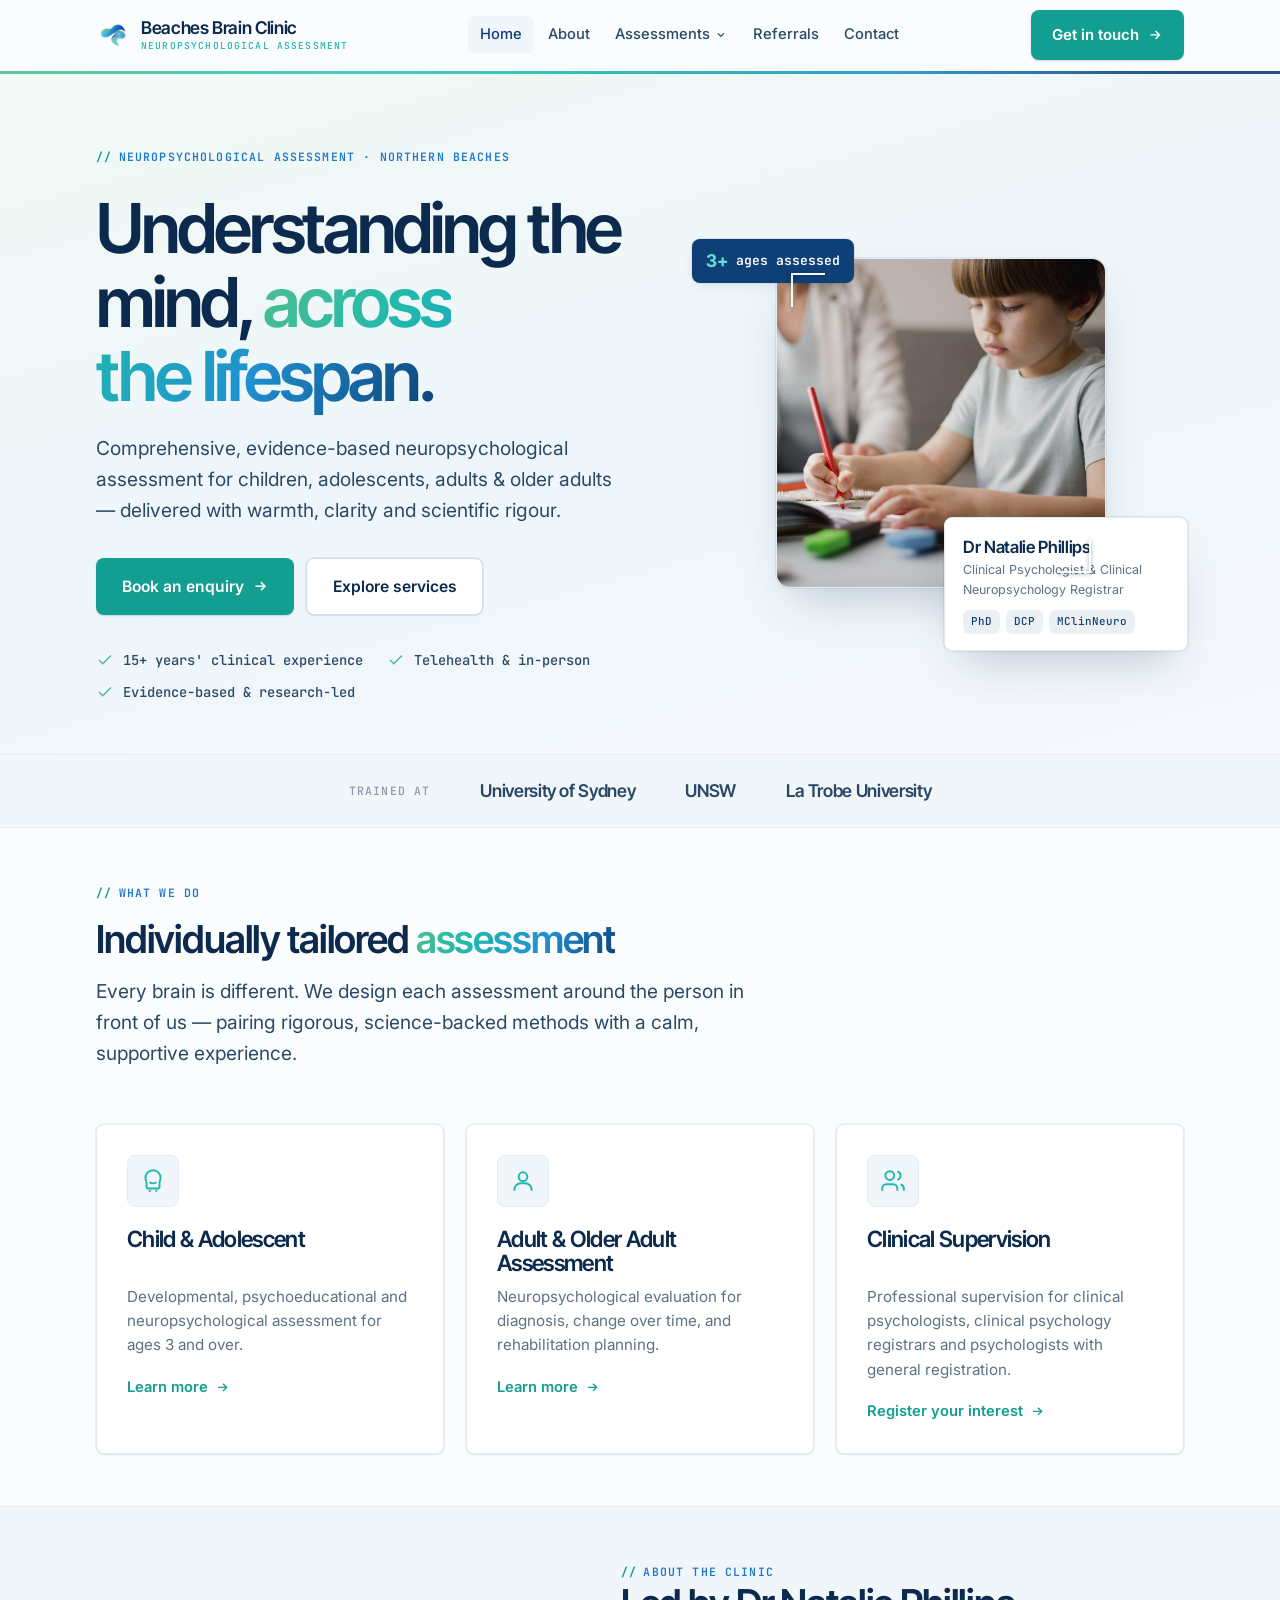
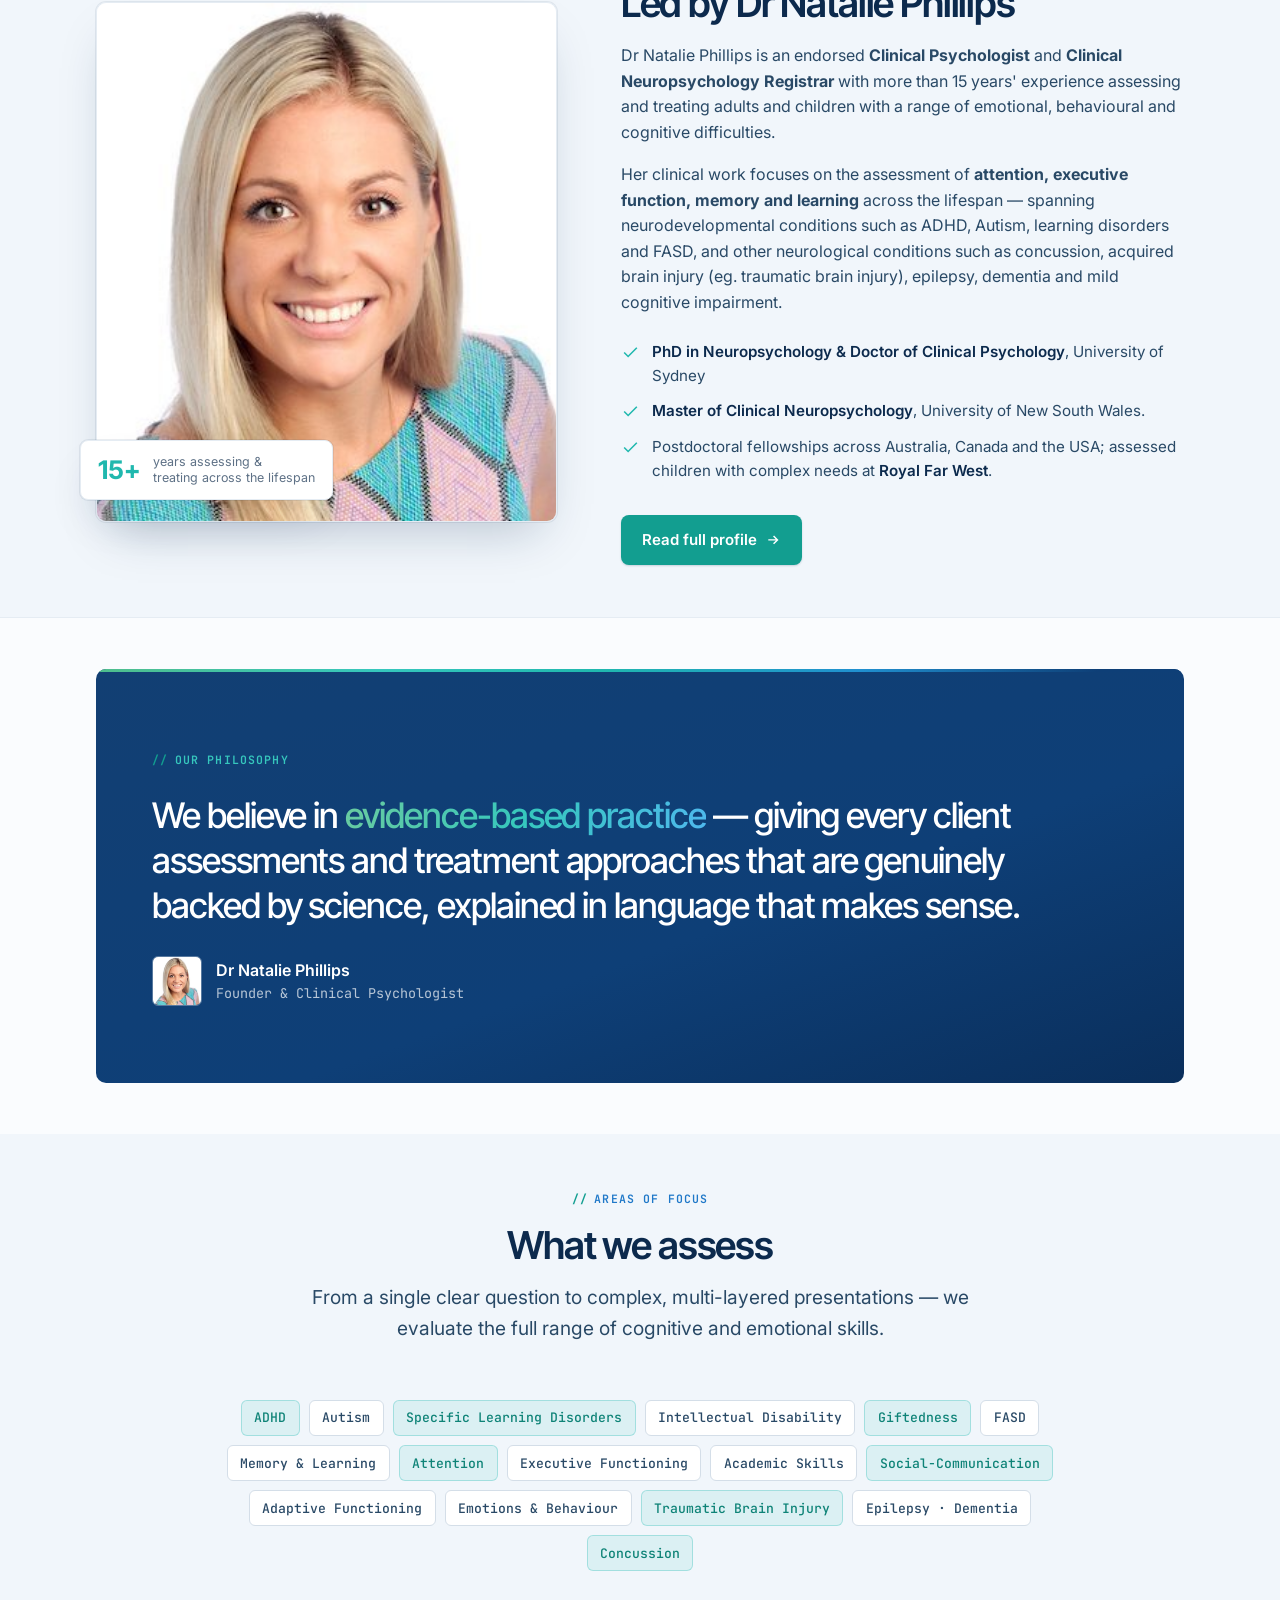
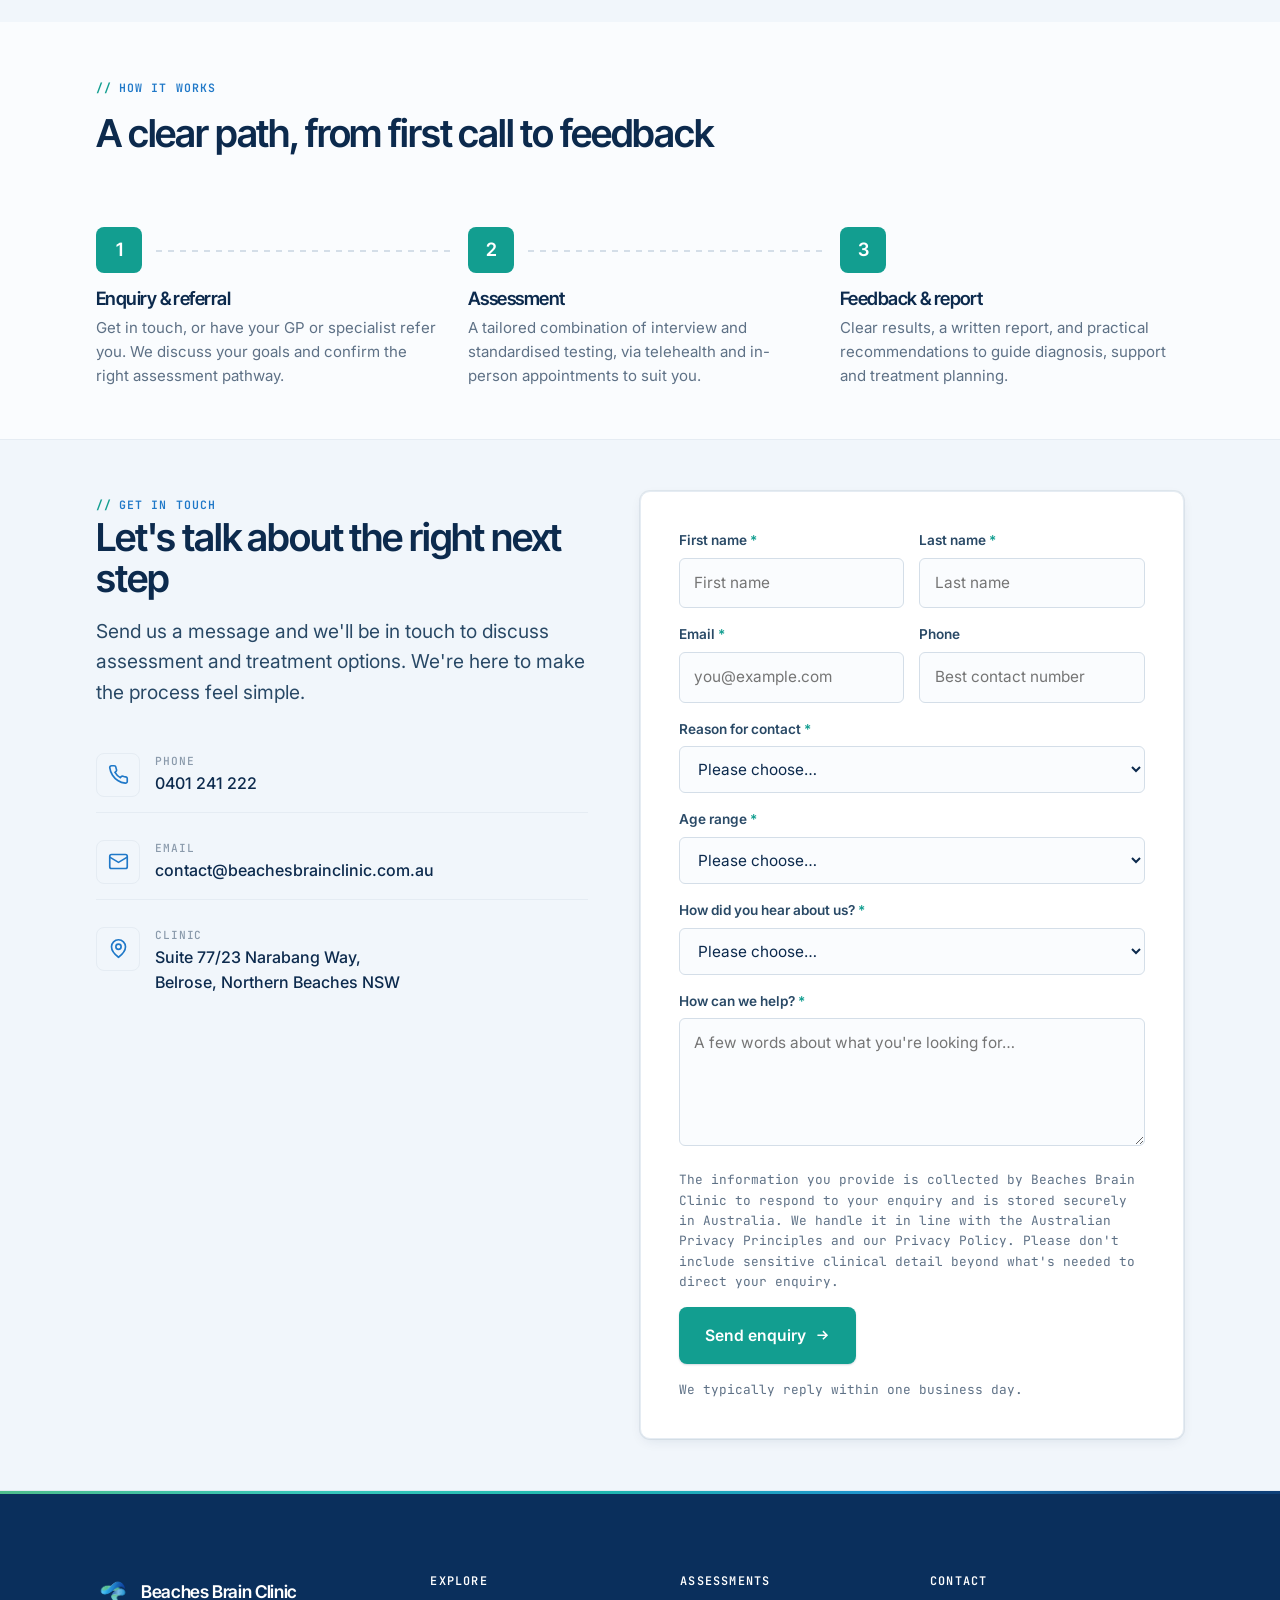
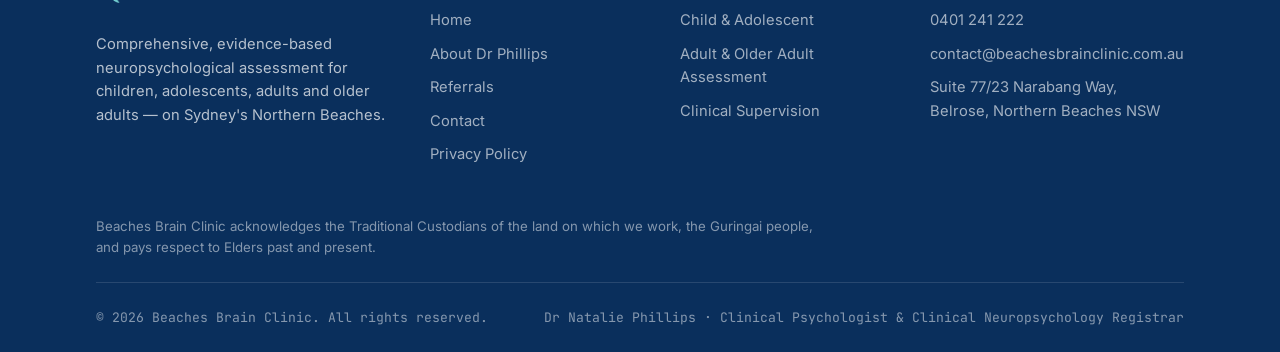
==== commit 0172a1ed: "Home: align service card bodies + fix 'for for' typo - Add .cards-balance to the services grid so th" ====
--- a/index.html
+++ b/index.html
@@ -30,7 +30,7 @@
     href="https://fonts.googleapis.com/css2?family=Fraunces:ital,opsz,wght@0,9..144,400;0,9..144,500;0,9..144,600;1,9..144,400;1,9..144,500&family=Inter:wght@400;500;600;700&display=swap"
     rel="stylesheet" />
 
-  <link rel="stylesheet" href="assets/css/styles.css?v=20260612d" />
+  <link rel="stylesheet" href="assets/css/styles.css?v=20260624" />
 
   <!-- Structured data -->
   <script type="application/ld+json">
@@ -195,7 +195,7 @@
             rigorous, science-backed methods with a calm, supportive experience.</p>
         </div>
 
-        <div class="grid grid-3">
+        <div class="grid grid-3 cards-balance">
           <a class="card card-link reveal" href="child-assessment.html">
             <div class="card-icon" aria-hidden="true">
               <svg viewBox="0 0 24 24" fill="none" stroke="currentColor" stroke-width="1.8">
@@ -205,7 +205,7 @@
               </svg>
             </div>
             <h3 class="h3">Child &amp; Adolescent</h3>
-            <p>Developmental, psychoeducational and neuropsychological assessment for for ages 3 and over.
+            <p>Developmental, psychoeducational and neuropsychological assessment for ages 3 and over.
             </p>
             <span class="link-arrow">Learn more <svg viewBox="0 0 24 24" fill="none" stroke="currentColor"
                 stroke-width="2.2" aria-hidden="true">
@@ -564,7 +564,7 @@
     </div>
   </footer>
 
-  <script src="assets/js/main.js?v=20260612d"></script>
+  <script src="assets/js/main.js?v=20260624"></script>
 </body>
 
 </html>
--- a/assets/css/styles.css
+++ b/assets/css/styles.css
@@ -234,6 +234,10 @@
 .card .link-arrow { margin-top: 18px; }
 .card-num { position: absolute; top: 20px; right: 24px; font-family: var(--font-mono); font-size: 1.4rem; font-weight: 600; color: var(--line-strong); line-height: 1; }
 
+/* Card grids with mixed-length headings: reserve 2 heading lines so the body copy
+   starts at the same height. Desktop only — cards stack on mobile, so it's moot there. */
+@media (min-width: 721px) { .cards-balance .card h3 { min-height: 2lh; } }
+
 /* About */
 .about-grid { display: grid; grid-template-columns: 0.9fr 1.1fr; gap: clamp(32px, 5vw, 68px); align-items: center; }
 .portrait { position: relative; }
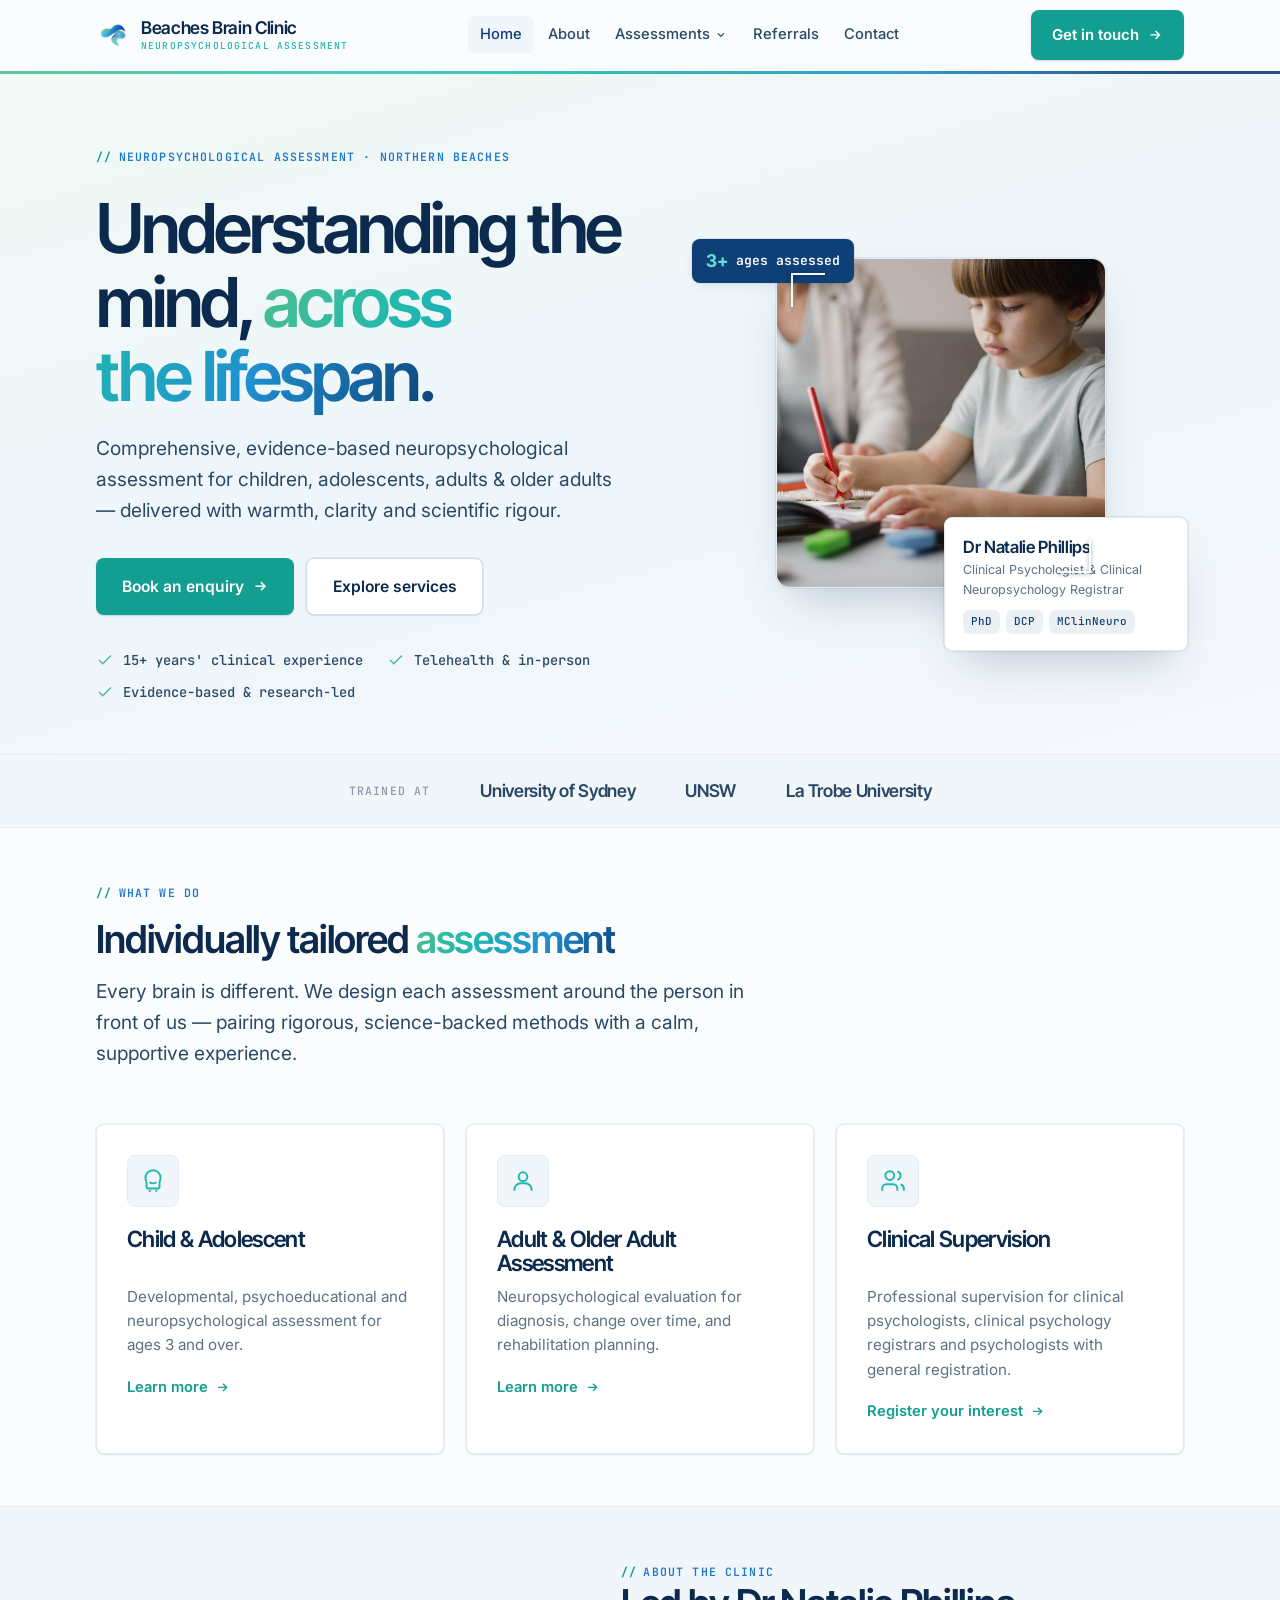
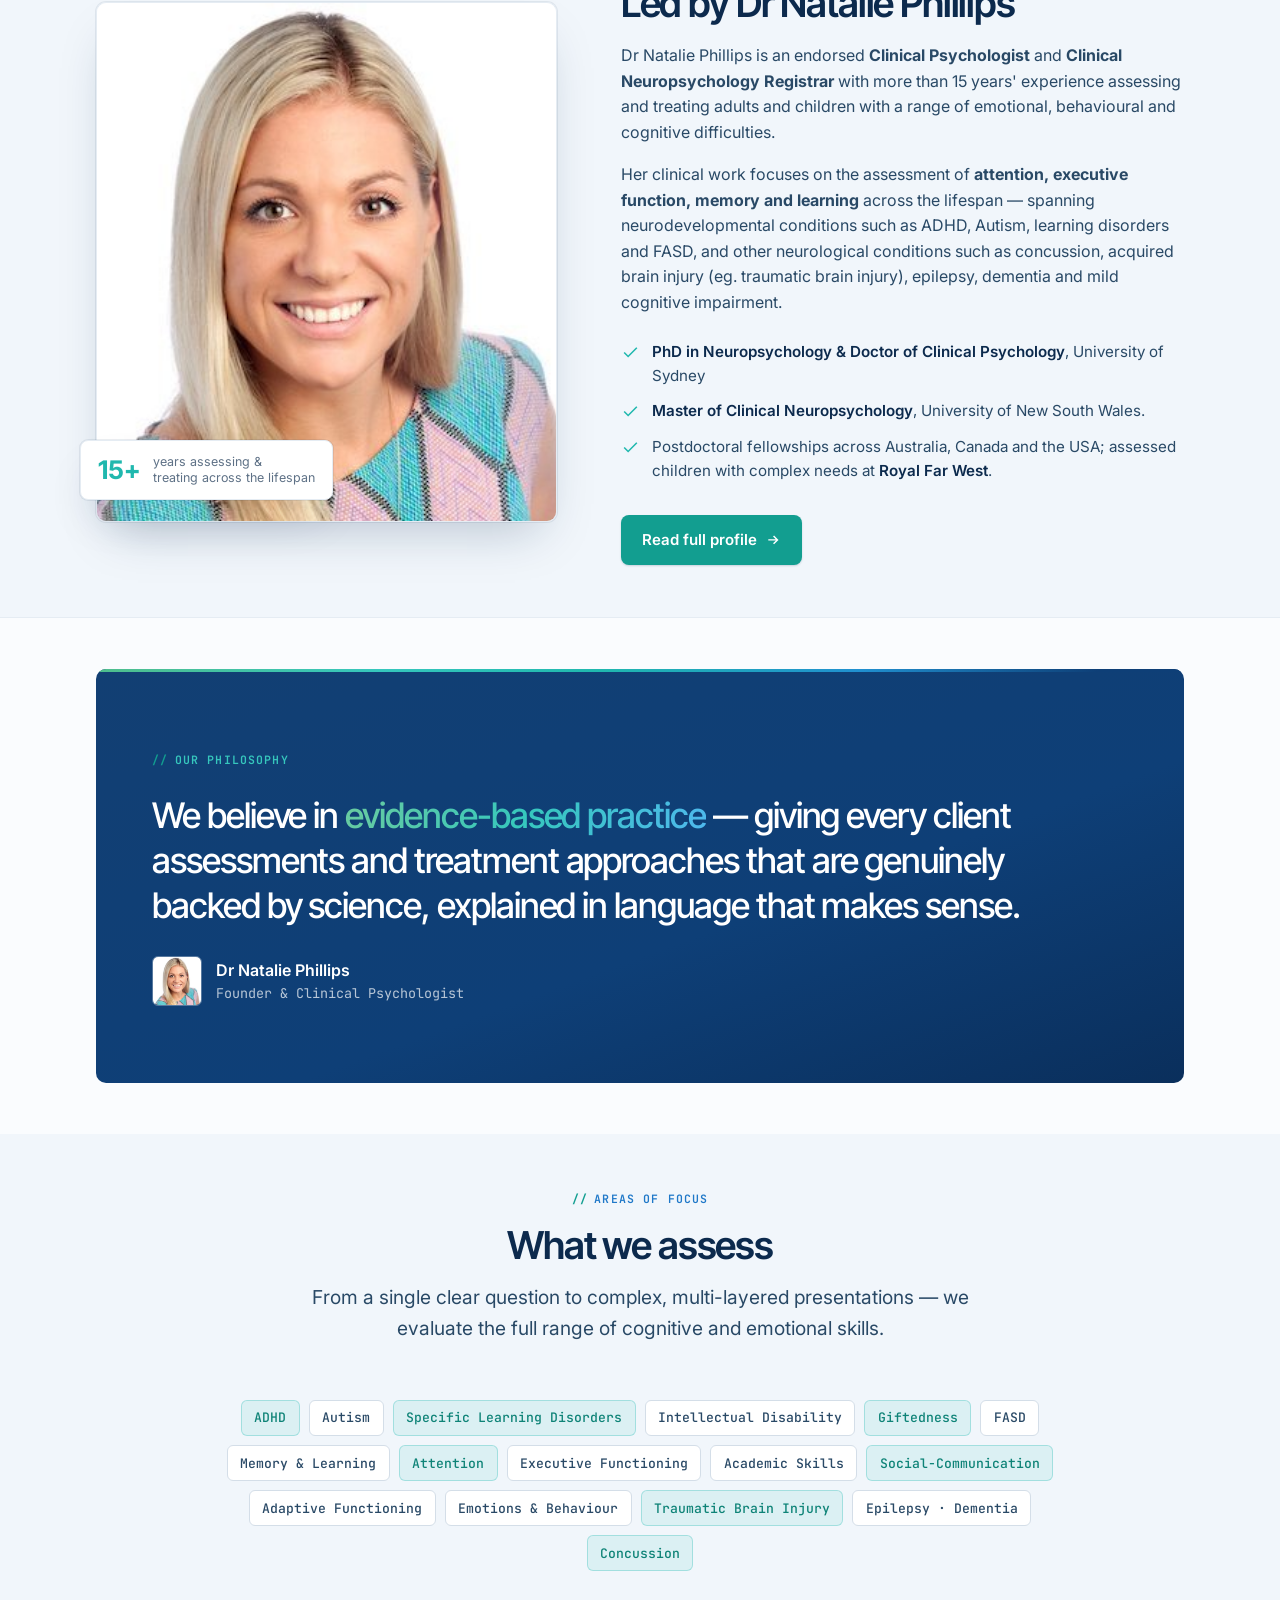
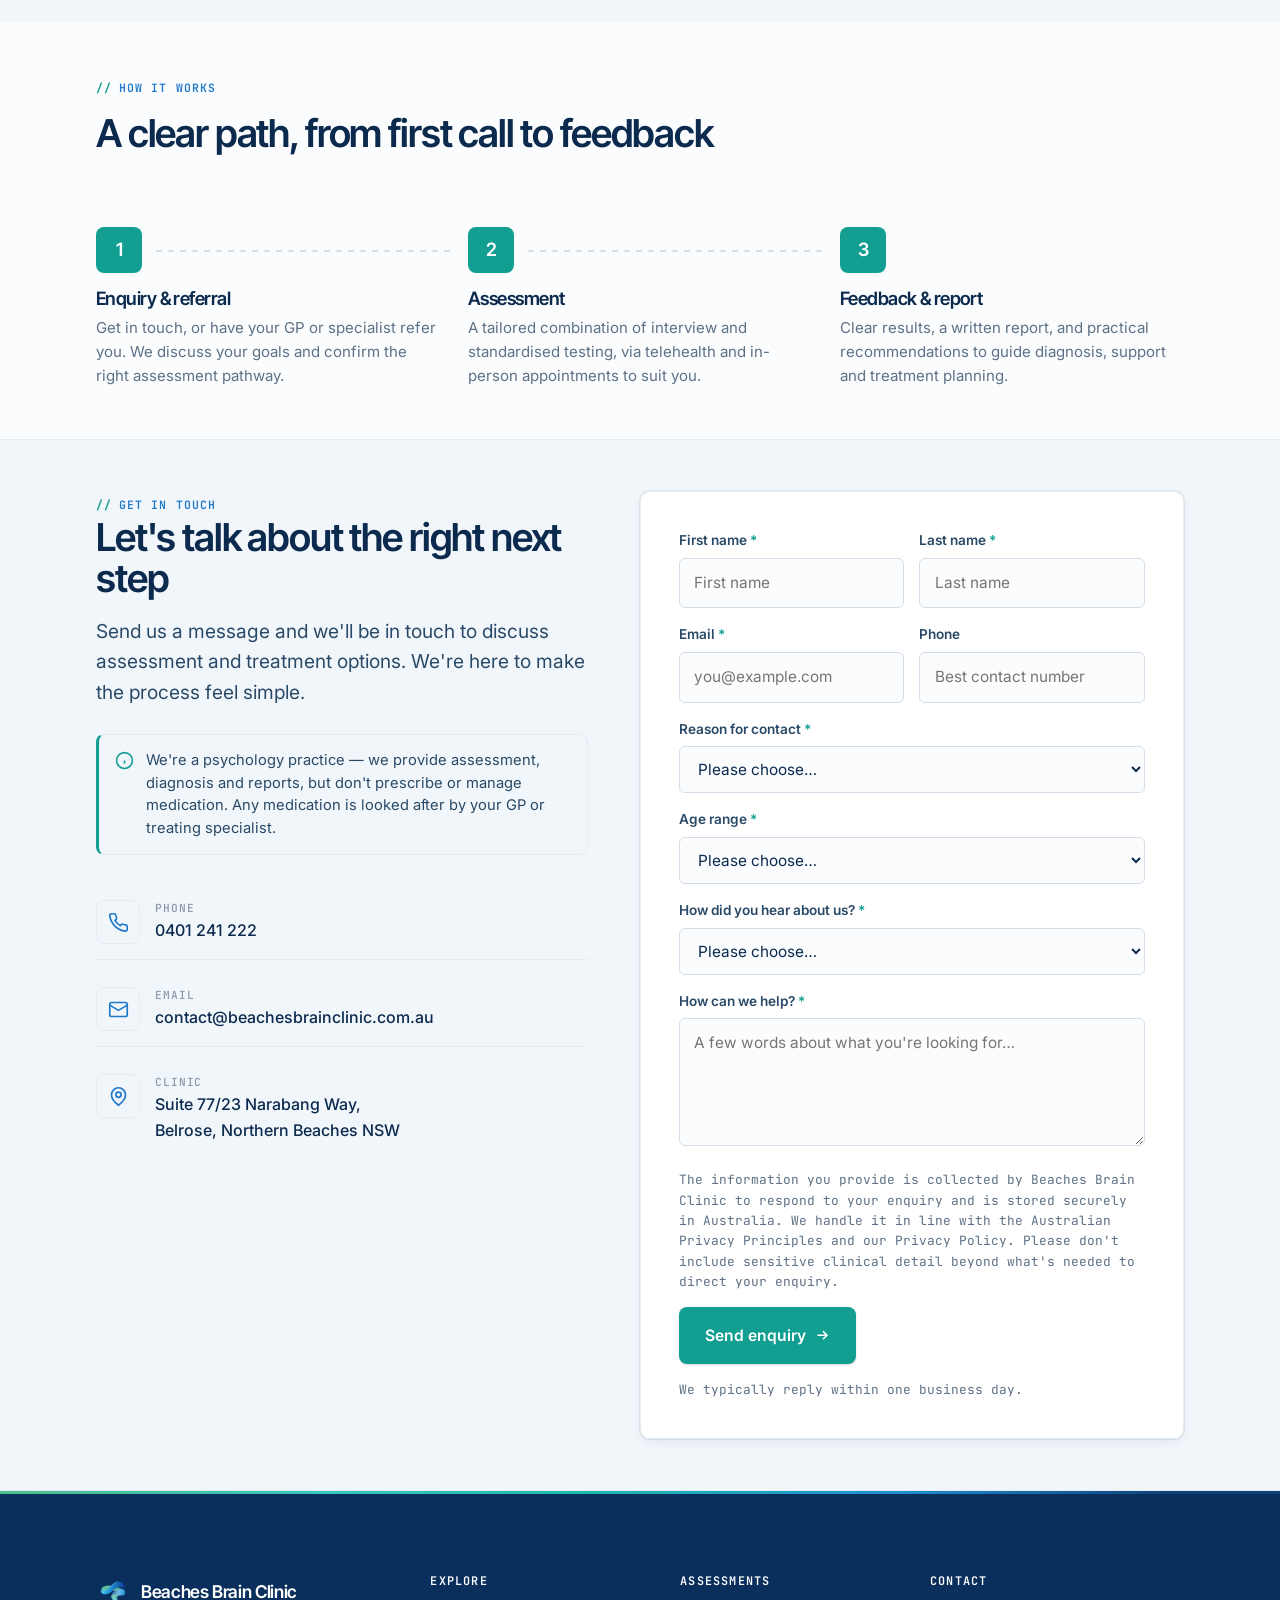
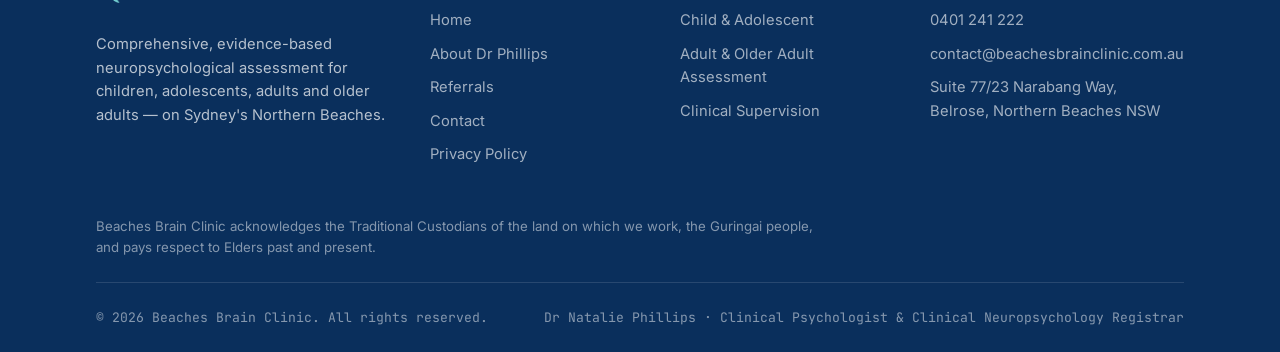
==== commit 578c4e5f: "Add medication note on contact form + referral-page redirect notice - Home contact section: a note t" ====
--- a/index.html
+++ b/index.html
@@ -30,7 +30,7 @@
     href="https://fonts.googleapis.com/css2?family=Fraunces:ital,opsz,wght@0,9..144,400;0,9..144,500;0,9..144,600;1,9..144,400;1,9..144,500&family=Inter:wght@400;500;600;700&display=swap"
     rel="stylesheet" />
 
-  <link rel="stylesheet" href="assets/css/styles.css?v=20260624" />
+  <link rel="stylesheet" href="assets/css/styles.css?v=20260624b" />
 
   <!-- Structured data -->
   <script type="application/ld+json">
@@ -393,6 +393,11 @@
             <p class="lead" style="margin-top:16px">Send us a message and we'll be in touch to discuss assessment and
               treatment options. We're here to make the process feel simple.</p>
 
+            <div class="callout" role="note" style="margin-top:26px">
+              <svg viewBox="0 0 24 24" fill="none" stroke="currentColor" stroke-width="2" aria-hidden="true"><circle cx="12" cy="12" r="10"/><path d="M12 16v-4M12 8h.01"/></svg>
+              <p>We're a psychology practice — we provide assessment, diagnosis and reports, but don't prescribe or manage medication. Any medication is looked after by your GP or treating specialist.</p>
+            </div>
+
             <div class="contact-info" style="margin-top:30px">
               <div class="info-row">
                 <span class="ir-icon"><svg viewBox="0 0 24 24" fill="none" stroke="currentColor" stroke-width="1.9"
--- a/assets/css/styles.css
+++ b/assets/css/styles.css
@@ -311,6 +311,14 @@
 .form-status.ok { display: block; background: rgba(79,190,140,0.14); color: #1f7a4d; border: 1px solid rgba(79,190,140,0.4); }
 .form-status.err { display: block; background: rgba(214,69,69,0.1); color: #b23a3a; border: 1px solid rgba(214,69,69,0.35); }
 
+/* Callout — "please note" / redirect notice, sits beside or above a form */
+.callout { display: flex; gap: 12px; align-items: flex-start; padding: 14px 16px; background: var(--paper-2); border: 1px solid var(--line); border-left: 3px solid var(--action); border-radius: var(--r-md); font-size: 0.92rem; line-height: 1.55; color: var(--ink-soft); }
+.callout p { margin: 0; }
+.callout svg { flex: none; width: 19px; height: 19px; color: var(--action); margin-top: 2px; }
+.callout strong { color: var(--ink); }
+.callout a { color: var(--action); font-weight: 600; text-decoration: underline; text-underline-offset: 2px; }
+.callout a:hover { color: var(--action-2); }
+
 /* CTA band */
 .cta-band { text-align: center; }
 .cta-band .inner { background: var(--grad-ink); border-radius: var(--r-lg); padding: clamp(42px, 6vw, 74px) var(--gutter); position: relative; overflow: hidden; }
